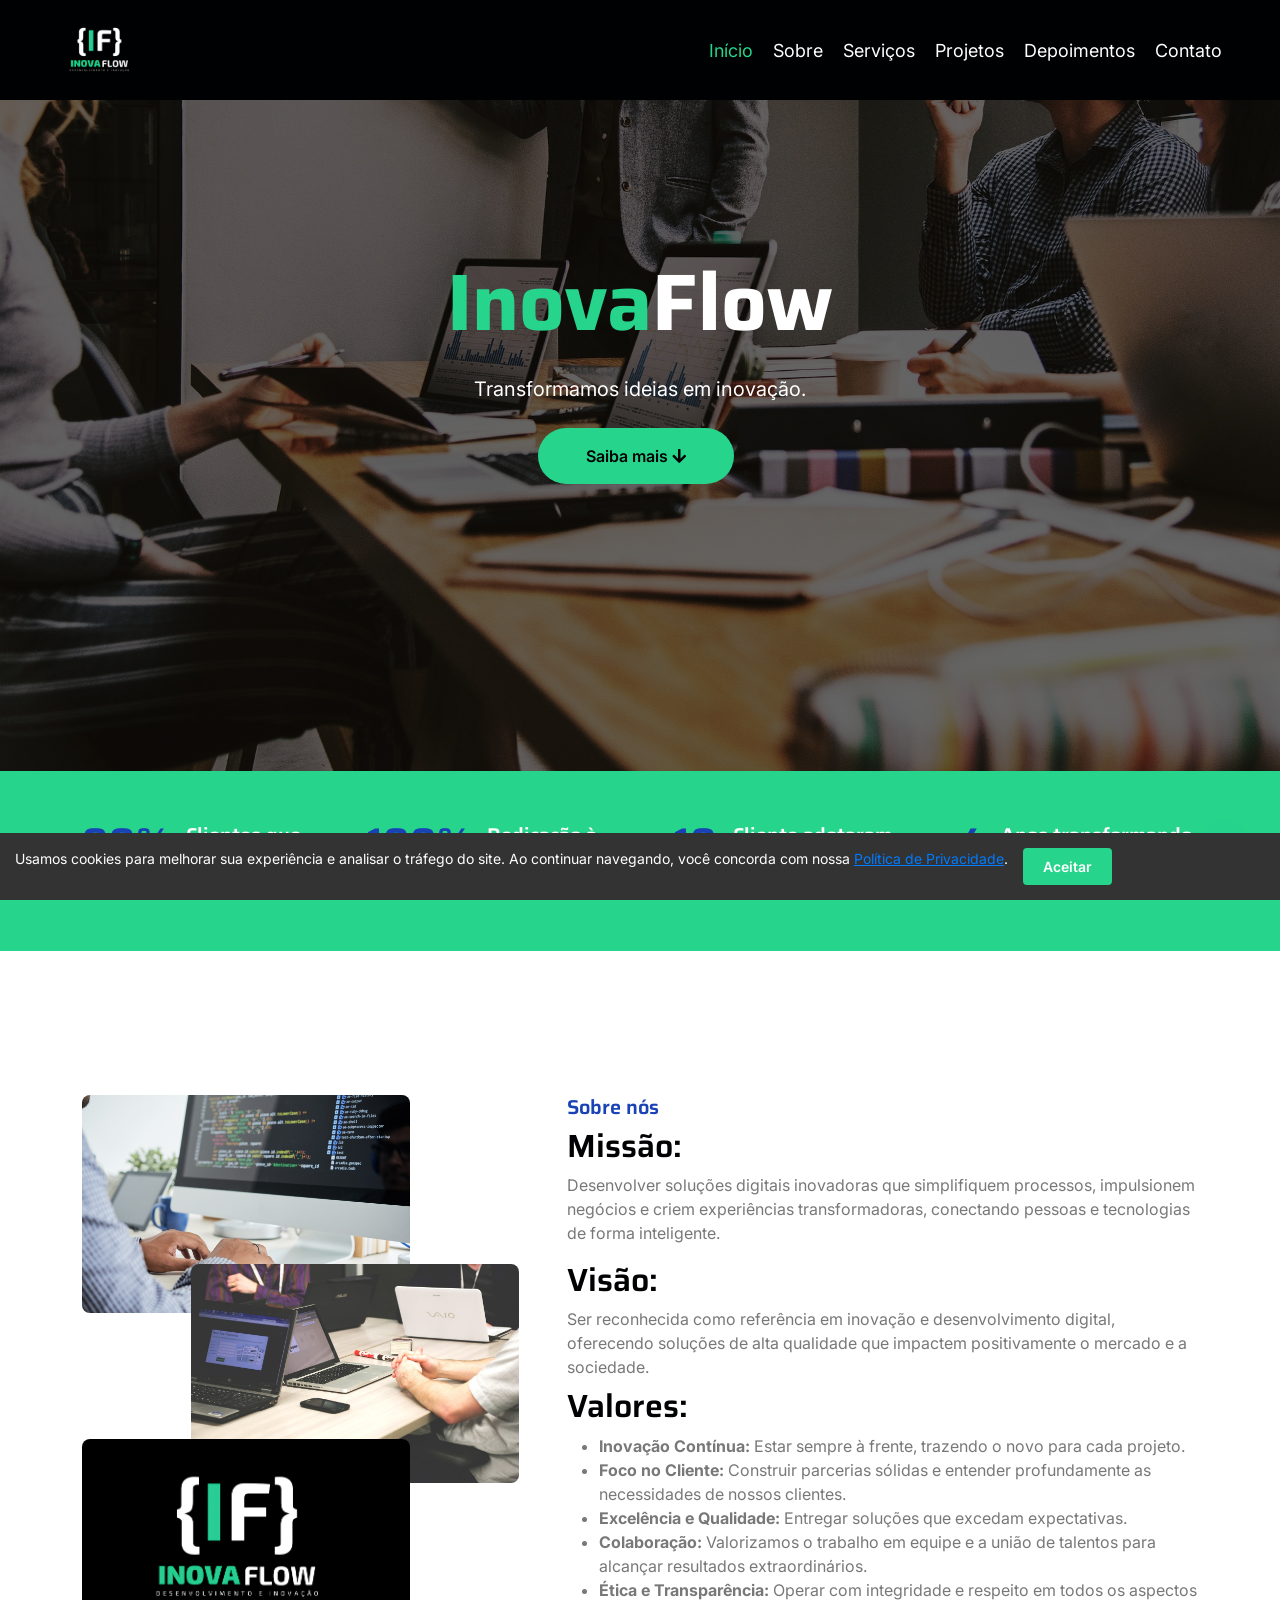
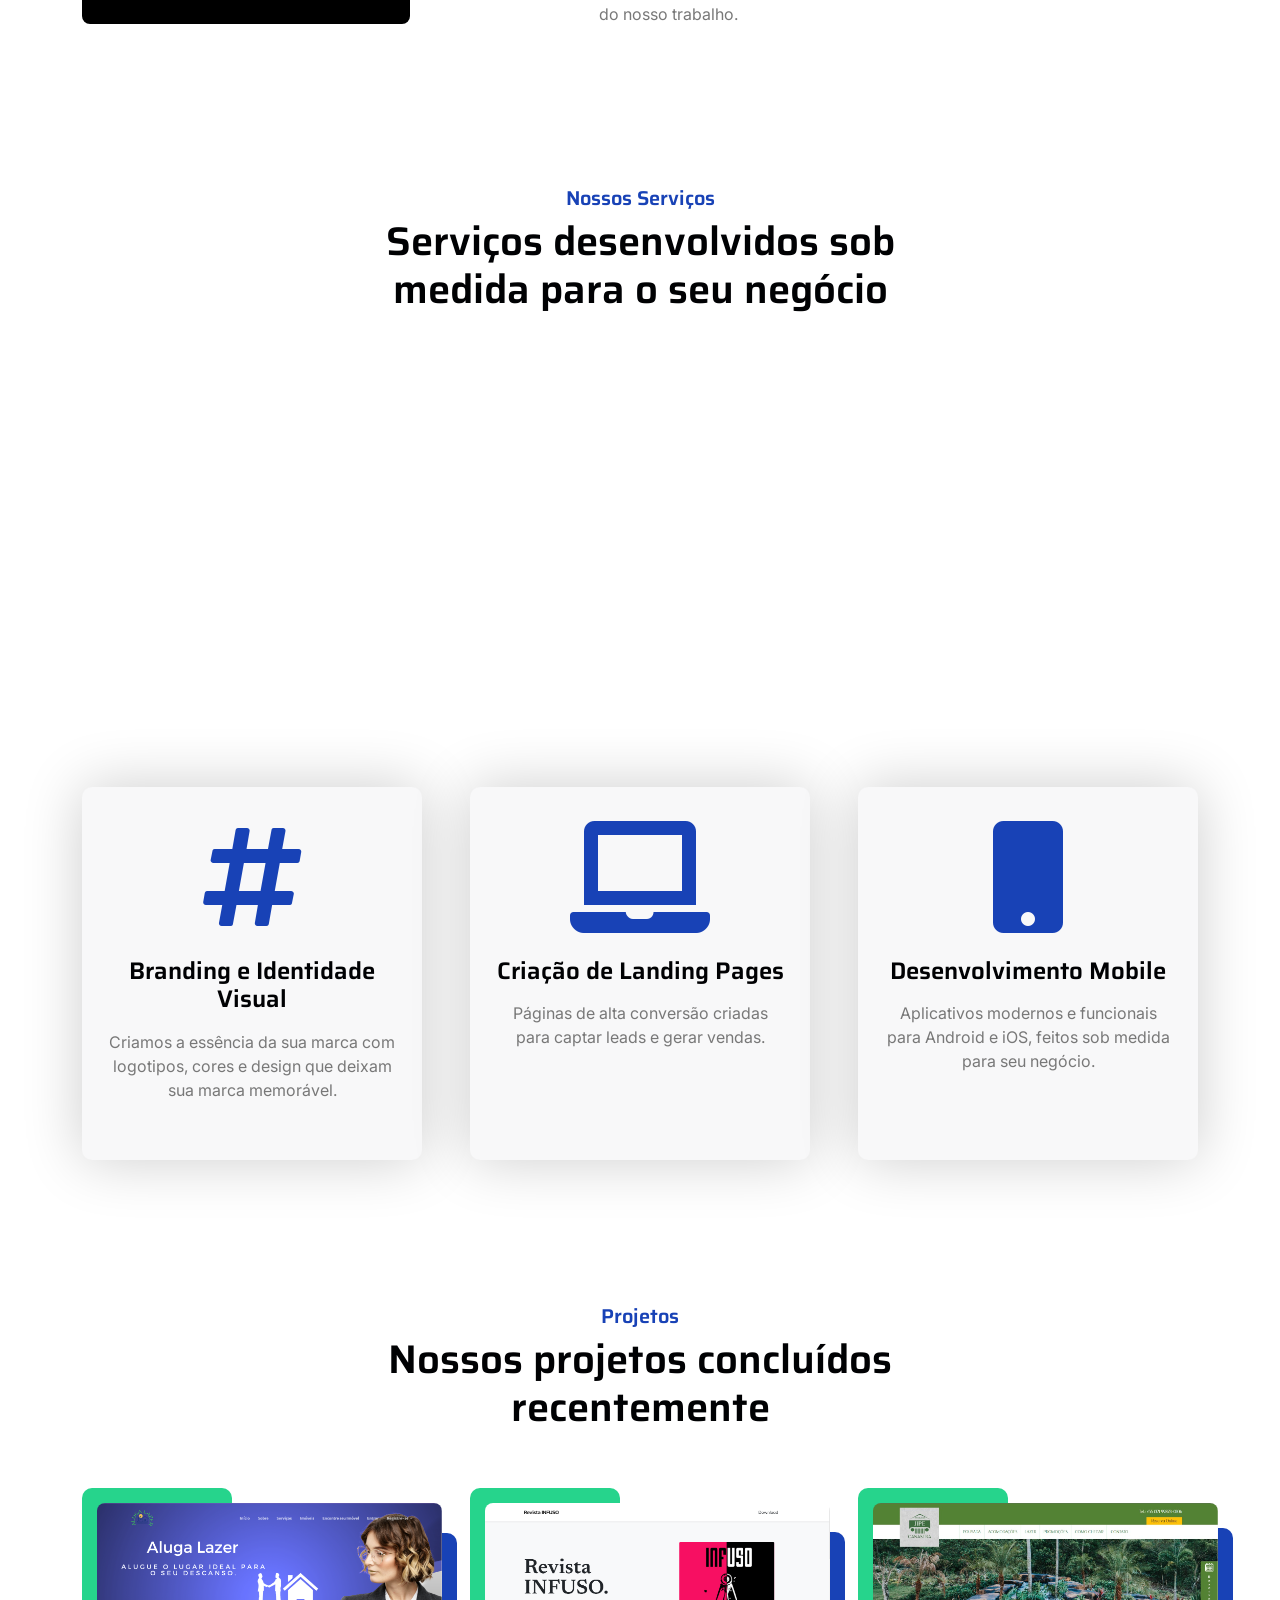
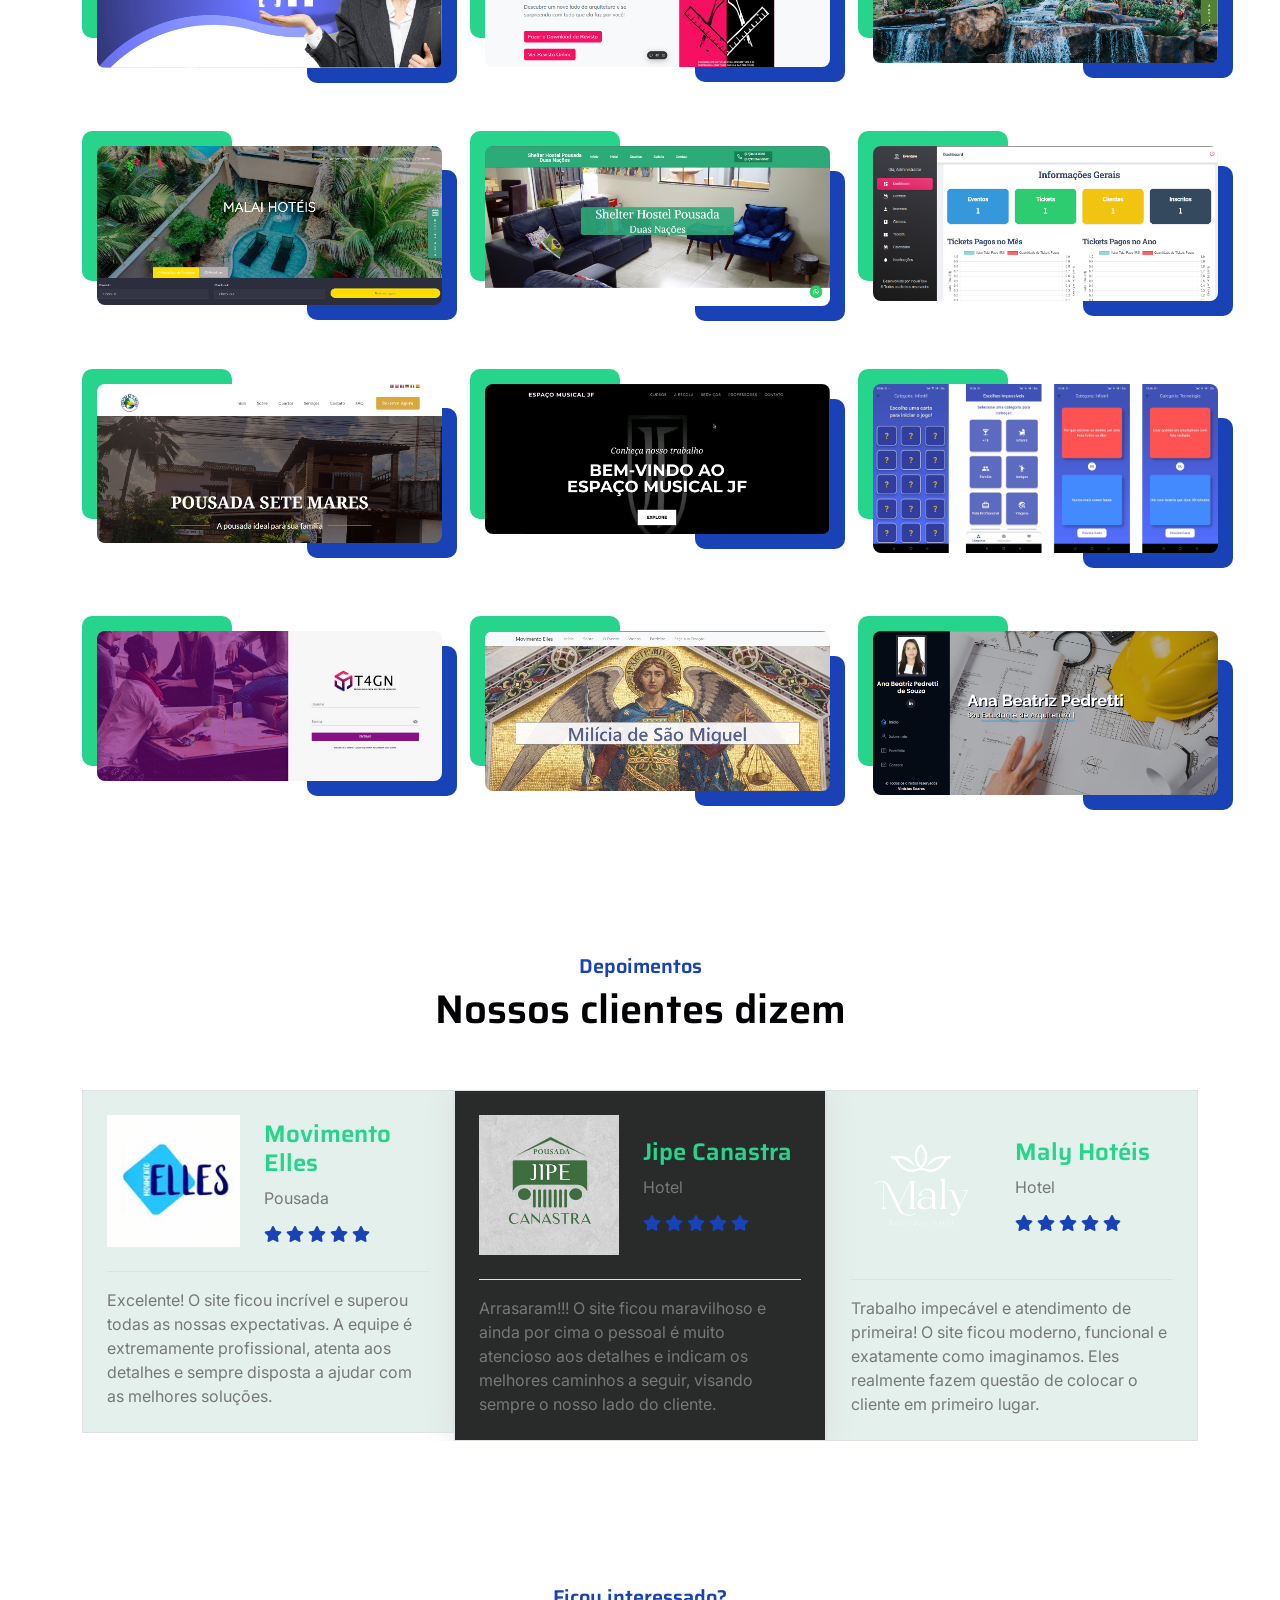
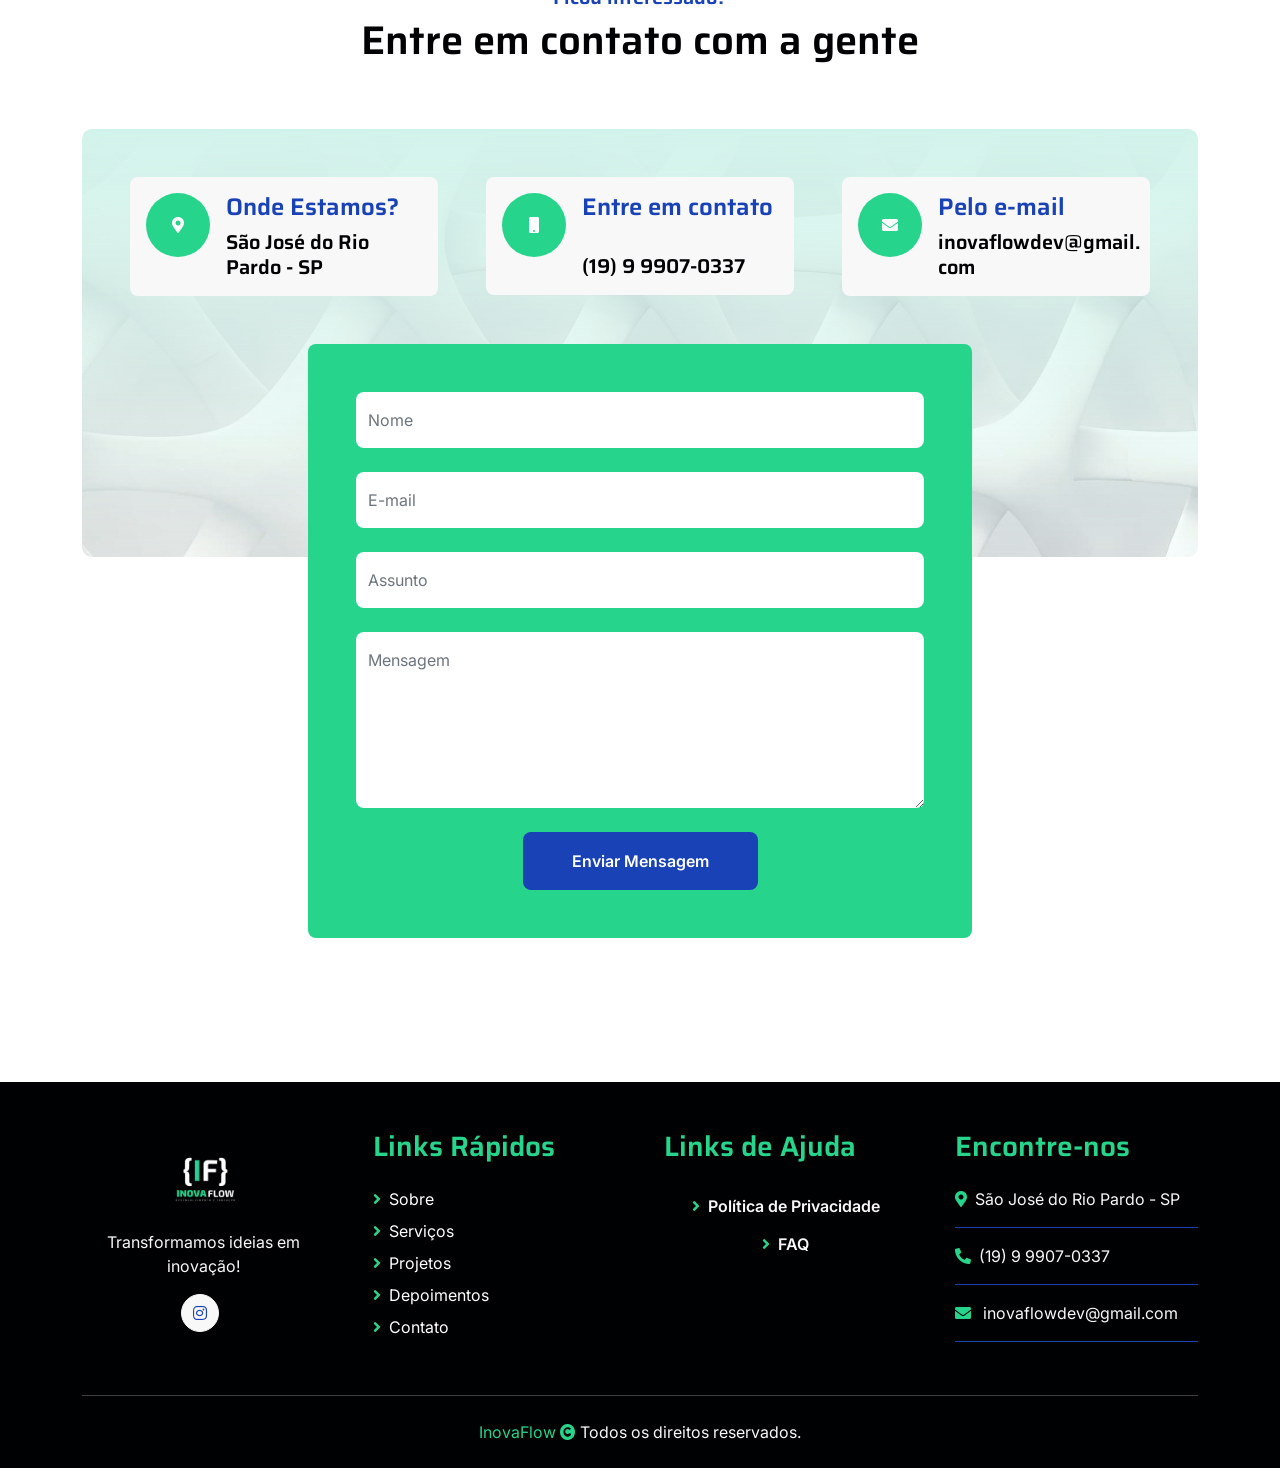
==== index.html @ a7444525 "subindo site inovaflow" ====
<!DOCTYPE html>
<html lang="en">

    <head>
        <meta charset="utf-8">
        <title>InovaFlow - Tecnologia e Inovação</title>
        <meta content="width=device-width, initial-scale=1.0" name="viewport">
        <meta content="" name="keywords">
        <meta content="" name="description">

        <!-- Google Web Fonts -->
        <link rel="preconnect" href="https://fonts.googleapis.com">
        <link rel="preconnect" href="https://fonts.gstatic.com" crossorigin>
        <link href="https://fonts.googleapis.com/css2?family=Inter:wght@400;500;600&family=Saira:wght@500;600;700&display=swap" rel="stylesheet"> 
        <link rel="shortcut icon" href="images/inovaflowdev_white.png" type="image/x-icon">
        <!-- Icon Font Stylesheet -->
        <link href="https://cdnjs.cloudflare.com/ajax/libs/font-awesome/5.10.0/css/all.min.css" rel="stylesheet">
        <link href="https://cdn.jsdelivr.net/npm/bootstrap-icons@1.4.1/font/bootstrap-icons.css" rel="stylesheet">

        <!-- Libraries Stylesheet -->
        <link href="lib/animate/animate.min.css" rel="stylesheet">
        <link href="lib/owlcarousel/assets/owl.carousel.min.css" rel="stylesheet">

        <!-- Customized Bootstrap Stylesheet -->
        <link href="css/bootstrap.min.css" rel="stylesheet">

        <!-- Template Stylesheet -->
        <link href="css/style.css" rel="stylesheet">
    </head>

    <body>
        <!-- Spinner Start -->
        <div id="spinner" class="show position-fixed translate-middle w-100 vh-100 top-50 start-50 d-flex align-items-center justify-content-center">
            <div class="spinner-grow text-primary" role="status"></div>
        </div>
        <!-- Spinner End -->

        <!-- Topbar Start -->
        <!-- <div class="container-fluid bg-dark py-2 d-none d-md-flex">
            <div class="container">
                <div class="d-flex justify-content-between topbar">
                    <div class="top-info">
                        <small class="me-3 text-white-50"><a href="#"><i class="fas fa-map-marker-alt me-2 text-secondary"></i></a>23 Ranking Street, New York</small>
                        <small class="me-3 text-white-50"><a href="#"><i class="fas fa-envelope me-2 text-secondary"></i></a>Email@Example.com</small>
                    </div>
                    <div id="note" class="text-secondary d-none d-xl-flex"><small>Note : We help you to Grow your Business</small></div>
                    <div class="top-link">
                        <a href="" class="bg-light nav-fill btn btn-sm-square rounded-circle"><i class="fab fa-facebook-f text-primary"></i></a>
                        <a href="" class="bg-light nav-fill btn btn-sm-square rounded-circle"><i class="fab fa-twitter text-primary"></i></a>
                        <a href="" class="bg-light nav-fill btn btn-sm-square rounded-circle"><i class="fab fa-instagram text-primary"></i></a>
                        <a href="" class="bg-light nav-fill btn btn-sm-square rounded-circle me-0"><i class="fab fa-linkedin-in text-primary"></i></a>
                    </div>
                </div>
            </div>
        </div> -->
        <!-- Topbar End -->

        <!-- Navbar Start -->
        <div class="container-fluid">
            <div class="container">
                <nav class="navbar navbar-dark fixed-top navbar-expand-lg bg-dark py-0 px-5">
                    <a href="index.html" class="">
                        <img src="images/inovaflowdev_white.png" width="100px" class="img-fluid" alt="">
                    </a>
                    <button type="button" class="navbar-toggler me-0" data-bs-toggle="collapse" data-bs-target="#navbarCollapse">
                        <span class="navbar-toggler-icon"></span>
                    </button>
                    <div class="collapse navbar-collapse bg-transparent" id="navbarCollapse">
                        <div class="navbar-nav ms-auto">
                            <a href="#home" class="nav-item nav-link active">Início</a>
                            <a href="#about" class="nav-item nav-link">Sobre</a>
                            <a href="#services" class="nav-item nav-link">Serviços</a>
                            <a href="#projects" class="nav-item nav-link">Projetos</a>
                            <a href="#testimonials" class="nav-item nav-link">Depoimentos</a>
                            <a href="#contact" class="nav-item nav-link">Contato</a>
                        </div>                        
                    </div>                   
                </nav>
            </div>
        </div>
        <!-- Navbar End -->

        <!-- Carousel Start -->
        <section class="container-fluid px-0" id="home">
            <div id="carouselId" class="carousel slide" data-bs-ride="carousel">
                <!-- <ol class="carousel-indicators">
                    <li data-bs-target="#carouselId" data-bs-slide-to="0" class="active" aria-current="true" aria-label="First slide"></li>
                </ol> -->
                <div class="carousel-inner" role="listbox">
                    <div class="carousel-item active">
                        <img src="images/banner.jpg" class="img-fluid" alt="">
                        <div class="carousel-caption">
                            <div class="container carousel-content">
                                <h6 class="text-secondary h4 animated fadeInUp"></h6>
                                <h1 class="text-white display-1 mb-4 animated fadeInRight"><span class="text-secondary">Inova</span>Flow</h1>
                                <p class="mb-4 text-white fs-5 animated fadeInDown">Transformamos ideias em inovação.</p>
                                <a href="#about" class="me-2"><button type="button" class="px-4 py-sm-3 px-sm-5 btn btn-primary rounded-pill carousel-content-btn1 animated fadeInLeft">Saiba mais <i class="fa fa-arrow-down"></i></button></a>
                            </div>
                        </div>
                    </div>
                </div>
                <!-- <button class="carousel-control-prev" type="button" data-bs-target="#carouselId" data-bs-slide="prev">
                    <span class="carousel-control-prev-icon" aria-hidden="true"></span>
                    <span class="visually-hidden">Previous</span>
                </button>
                <button class="carousel-control-next" type="button" data-bs-target="#carouselId" data-bs-slide="next">
                    <span class="carousel-control-next-icon" aria-hidden="true"></span>
                    <span class="visually-hidden">Next</span>
                </button> -->
            </div>
            <!-- Fact Start -->
            <section class="container-fluid bg-secondary py-5">
                <div class="container">
                    <div class="row">
                        <div class="col-lg-3 wow fadeIn" data-wow-delay=".1s">
                            <div class="d-flex counter">
                                <h1 class="me-3 text-primary"><span class="counter-value">99</span>%</h1>
                                <h5 class="text-white mt-1">Clientes que recomendam nossos serviços</h5>
                            </div>
                        </div>
                        <div class="col-lg-3 wow fadeIn" data-wow-delay=".3s">
                            <div class="d-flex counter">
                                <h1 class="me-3 text-primary"><span class="counter-value">100</span>%</h1>
                                <h5 class="text-white mt-1">Dedicação à qualidade e tecnologia.</h5>
                            </div>
                        </div>
                        <div class="col-lg-3 wow fadeIn" data-wow-delay=".5s">
                            <div class="d-flex counter">
                                <h1 class="me-3 text-primary">+<span class="counter-value">10</span></h1>
                                <h5 class="text-white mt-1">Cliente adotaram soluções InovaFlow</h5>
                            </div>
                        </div>
                        <div class="col-lg-3 wow fadeIn" data-wow-delay=".7s">
                            <div class="d-flex counter">
                                <h1 class="me-3 text-primary">+<span class="counter-value">4</span></h1>
                                <h5 class="text-white mt-1">Anos transformando ideias em inovação.</h5>
                            </div>
                        </div>
                    </div>
                </div>
            </section>
            <!-- Fact End -->
        </section>
        <!-- Carousel End -->

        <!-- About Start -->
        <section class="container-fluid py-5 my-5" id="about">
            <div class="container pt-5">
                <div class="row g-5">
                    <div class="col-lg-5 col-md-6 col-sm-12 wow fadeIn" data-wow-delay=".3s">
                        <div class="h-100 position-relative">
                            <img src="images/escritorio_3.jpg" class="img-fluid w-75 rounded" alt="" style="margin-bottom: 25%;">
                            <div class="position-absolute w-75" style="top: 31%; left: 25%;">
                                <img src="images/escritorio.jpg" class="img-fluid w-100 rounded" alt="">
                            </div>
                            <div class="position-absolute" style="top: 63%; left: 0%;">
                                <img src="images/banner_inovaflow.png" class="img-fluid w-75 rounded" alt="" style="margin-bottom: 25%;">
                            </div>
                        </div>
                    </div>
                    <div class="col-lg-7 col-md-7 col-sm-12 wow fadeIn" data-wow-delay=".5s">
                        <h5 class="text-primary">Sobre nós</h5>
                        <h2 class="">Missão:</h2>
                        <p>Desenvolver soluções digitais inovadoras que simplifiquem processos, impulsionem negócios e criem experiências transformadoras, conectando pessoas e tecnologias de forma inteligente.</p>
                        <h2 class="">Visão:</h2>
                        <p class="mb-2">Ser reconhecida como referência em inovação e desenvolvimento digital, oferecendo soluções de alta qualidade que impactem positivamente o mercado e a sociedade.</p>
                        <h2 class="">Valores:</h2>
                        <span class="mb-2">
                            <ul>
                                <li>
                                    <b>Inovação Contínua:</b> Estar sempre à frente, trazendo o novo para cada projeto.
                                </li>
                                <li>
                                    <b>Foco no Cliente:</b> Construir parcerias sólidas e entender profundamente as necessidades de nossos clientes.
                                </li>
                                <li>
                                    <b>Excelência e Qualidade:</b> Entregar soluções que excedam expectativas.
                                </li>
                                <li>
                                    <b>Colaboração:</b> Valorizamos o trabalho em equipe e a união de talentos para alcançar resultados extraordinários.
                                </li>    
                                <li>
                                    <b>Ética e Transparência:</b> Operar com integridade e respeito em todos os aspectos do nosso trabalho.
                                </li>                               
                            </ul>
                        </p>
                    </div>
                </div>
            </div>
        </section>
        <!-- About End -->

        <!-- Services Start -->
        <section class="container-fluid services py-5 mb-5" id="services">
            <div class="container">
                <div class="text-center mx-auto pb-5 wow fadeIn" data-wow-delay=".3s" style="max-width: 600px;">
                    <h5 class="text-primary">Nossos Serviços</h5>
                    <h1>Serviços desenvolvidos sob medida para o seu negócio</h1>
                </div>
                <div class="row g-5 services-inner">
                    <div class="col-md-6 col-lg-4 wow fadeIn" data-wow-delay=".3s">
                        <div class="services-item bg-light">
                            <div class="p-4 text-center services-content">
                                <div class="services-content-icon">
                                    <i class="fa fa-code fa-7x mb-4 text-primary"></i>
                                    <h4 class="mb-3">Web Design Moderno</h4>
                                    <p class="mb-4">Criamos sites responsivos, atraentes e funcionais, projetados para destacar sua marca e oferecer a melhor experiência ao usuário.</p>
                                </div>
                            </div>
                        </div>
                    </div>
                    <div class="col-md-6 col-lg-4 wow fadeIn" data-wow-delay=".5s">
                        <div class="services-item bg-light">
                            <div class="p-4 text-center services-content">
                                <div class="services-content-icon">
                                    <i class="fa fa-file-code fa-7x mb-4 text-primary"></i>
                                    <h4 class="mb-3">Desenvolvimento Web</h4>
                                    <p class="mb-4">Soluções sob medida, responsivas e eficientes para transformar sua presença online e impulsionar seus resultados.</p>
                                </div>
                            </div>
                        </div>
                    </div>
                    <div class="col-md-6 col-lg-4 wow fadeIn" data-wow-delay=".7s">
                        <div class="services-item bg-light">
                            <div class="p-4 text-center services-content">
                                <div class="services-content-icon">
                                    <i class="fa fa-external-link-alt fa-7x mb-4 text-primary"></i>
                                    <h4 class="mb-3">UI/UX Design</h4>
                                    <p class="mb-4">Designs intuitivos e focados no usuário, criando experiências incríveis que conectam pessoas e marcas.</p>
                                </div>
                            </div>
                        </div>
                    </div>
                   
                    <div class="col-md-6 col-lg-4 wow fadeIn" data-wow-delay=".5s">
                        <div class="services-item bg-light">
                            <div class="p-4 text-center services-content">
                                <div class="services-content-icon">
                                    <i class="fa fa-hashtag fa-7x mb-4 text-primary"></i>
                                    <h4 class="mb-3">Branding e Identidade Visual</h4>
                                    <p class="mb-4">Criamos a essência da sua marca com logotipos, cores e design que deixam sua marca memorável.</p>
                                </div>
                            </div>
                        </div>
                    </div>
                    <div class="col-md-6 col-lg-4 wow fadeIn" data-wow-delay=".7s">
                        <div class="services-item bg-light">
                            <div class="p-4 text-center services-content">
                                <div class="services-content-icon">
                                    <i class="fas fa-laptop fa-7x mb-4 text-primary"></i>
                                    <h4 class="mb-3">Criação de Landing Pages</h4>
                                    <p class="mb-4">Páginas de alta conversão criadas para captar leads e gerar vendas.</p>
                                </div>
                            </div>
                        </div>
                    </div>
                    <div class="col-md-6 col-lg-4 wow fadeIn" data-wow-delay=".7s">
                        <div class="services-item bg-light">
                            <div class="p-4 text-center services-content">
                                <div class="services-content-icon">
                                    <i class="fas fa-mobile fa-7x mb-4 text-primary"></i>
                                    <h4 class="mb-3">Desenvolvimento Mobile</h4>
                                    <p class="mb-4">Aplicativos modernos e funcionais para Android e iOS, feitos sob medida para seu negócio.</p>
                                </div>
                            </div>
                        </div>
                    </div>
                </div>
            </div>
        </section>
        <!-- Services End -->


        <!-- Project Start -->
        <section class="container-fluid project py-5 mb-5" id="projects">
            <div class="container">
                <div class="text-center mx-auto pb-5 wow fadeIn" data-wow-delay=".3s" style="max-width: 600px;">
                    <h5 class="text-primary">Projetos</h5>
                    <h1>Nossos projetos concluídos recentemente</h1>
                </div>
                <div class="row g-5">
                    <div class="col-md-6 col-lg-4 wow fadeIn" data-wow-delay=".3s">
                        <div class="project-item">
                            <div class="project-img">
                                <img src="images/projects/aluga_lazer.png" class="img-fluid w-100 rounded" alt="">
                                <div class="project-content">
                                    <a href="#" class="text-center">
                                        <h4 class="text-secondary">Aluga Lazer</h4>
                                        <p class="m-0 text-white">Desenvolvimento de Website</p>
                                    </a>
                                </div>
                            </div>
                        </div>
                    </div>
                    <div class="col-md-6 col-lg-4 wow fadeIn" data-wow-delay=".5s">
                        <div class="project-item">
                            <div class="project-img">
                                <img src="images/projects/revista_infuso.png" class="img-fluid w-100 rounded" alt="">
                                <div class="project-content">
                                    <a href="https://revista-infuso.vercel.app/" target="_blank" class="text-center">
                                        <h4 class="text-secondary">Revista Infuso</h4>
                                        <p class="m-0 text-white">Desenvolvimento de Website</p>
                                    </a>
                                </div>
                            </div>
                        </div>
                    </div>
                    <div class="col-md-6 col-lg-4 wow fadeIn" data-wow-delay=".7s">
                        <div class="project-item">
                            <div class="project-img">
                                <img src="images/projects/pousada_jipe_canastra.jpg" class="img-fluid w-100 rounded" alt="">
                                <div class="project-content">
                                    <a href="https://jipecanastra.com.br/" target="_blank" class="text-center">
                                        <h4 class="text-secondary">Pousada Jipe Canastra</h4>
                                        <p class="m-0 text-white">Desenvolvimento de Website</p>
                                    </a>
                                </div>
                            </div>
                        </div>
                    </div>
                    <div class="col-md-6 col-lg-4 wow fadeIn" data-wow-delay=".3s">
                        <div class="project-item">
                            <div class="project-img">
                                <img src="images/projects/malai_beach.jpg" class="img-fluid w-100 rounded" alt="">
                                <div class="project-content">
                                    <a href="https://malyhoteis.com.br/" target="_blank" class="text-center">
                                        <h4 class="text-secondary">Maly Hotéis</h4>
                                        <p class="m-0 text-white">Desenvolvimento de Website</p>
                                    </a>
                                </div>
                            </div>
                        </div>
                    </div>
                    <div class="col-md-6 col-lg-4 wow fadeIn" data-wow-delay=".5s">
                        <div class="project-item">
                            <div class="project-img">
                                <img src="images/projects/shelter_hotel.jpg" class="img-fluid w-100 rounded" alt="">
                                <div class="project-content">
                                    <a href="#" class="text-center">
                                        <h4 class="text-secondary">Shelter Hostel e Pousada</h4>
                                        <p class="m-0 text-white">Desenvolvimento de Website</p>
                                    </a>
                                </div>
                            </div>
                        </div>
                    </div>
                    <div class="col-md-6 col-lg-4 wow fadeIn" data-wow-delay=".7s">
                        <div class="project-item">
                            <div class="project-img">
                                <img src="images/projects/eventure.png" class="img-fluid w-100 rounded" alt="">
                                <div class="project-content">
                                    <a href="#" class="text-center">
                                        <h4 class="text-secondary">Sistema de Eventos - Eventure</h4>
                                        <p class="m-0 text-white">Desenvolvimento de Sistemas Web</p>
                                    </a>
                                </div>
                            </div>
                        </div>
                    </div>
                    <div class="col-md-6 col-lg-4 wow fadeIn" data-wow-delay=".3s">
                        <div class="project-item">
                            <div class="project-img">
                                <img src="images/projects/pousada_sete_mares.jpg" class="img-fluid w-100 rounded" alt="">
                                <div class="project-content">
                                    <a href="#" class="text-center">
                                        <h4 class="text-secondary">Pousada Sete Mares</h4>
                                        <p class="m-0 text-white">Desenvolvimento de Website</p>
                                    </a>
                                </div>
                            </div>
                        </div>
                    </div>
                    <div class="col-md-6 col-lg-4 wow fadeIn" data-wow-delay=".5s">
                        <div class="project-item">
                            <div class="project-img">
                                <img src="images/projects/espacojf.jpeg" class="img-fluid w-100 rounded" alt="">
                                <div class="project-content">
                                    <a href="#" class="text-center">
                                        <h4 class="text-secondary">Escola Musical Espaço JF</h4>
                                        <p class="m-0 text-white">Desenvolvimento de Website</p>
                                    </a>
                                </div>
                            </div>
                        </div>
                    </div>
                    <div class="col-md-6 col-lg-4 wow fadeIn" data-wow-delay=".7s">
                        <div class="project-item">
                            <div class="project-img">
                                <img src="images/projects/escolhas_impossiveis.png" class="img-fluid w-100 rounded" alt="">
                                <div class="project-content">
                                    <a href="#" class="text-center">
                                        <h4 class="text-secondary">Escolhas Impossíveis</h4>
                                        <p class="m-0 text-white">Desenvolvimento Mobile</p>
                                    </a>
                                </div>
                            </div>
                        </div>
                    </div>
                    <div class="col-md-6 col-lg-4 wow fadeIn" data-wow-delay=".7s">
                        <div class="project-item">
                            <div class="project-img">
                                <img src="images/projects/t4gn.jpeg" class="img-fluid w-100 rounded" alt="">
                                <div class="project-content">
                                    <a href="#" class="text-center">
                                        <h4 class="text-secondary">Sistema T4GN</h4>
                                        <p class="m-0 text-white">Desenvolvimento Sistema Web</p>
                                    </a>
                                </div>
                            </div>
                        </div>
                    </div>
                    <div class="col-md-6 col-lg-4 wow fadeIn" data-wow-delay=".7s">
                        <div class="project-item">
                            <div class="project-img">
                                <img src="images/projects/movimento_elles.jpg" class="img-fluid w-100 rounded" alt="">
                                <div class="project-content">
                                    <a href="#" class="text-center">
                                        <h4 class="text-secondary">Movimento Elles</h4>
                                        <p class="m-0 text-white">Desenvolvimento de Website</p>
                                    </a>
                                </div>
                            </div>
                        </div>
                    </div>
                    <div class="col-md-6 col-lg-4 wow fadeIn" data-wow-delay=".7s">
                        <div class="project-item">
                            <div class="project-img">
                                <img src="images/projects/portfolio-arq.png" class="img-fluid w-100 rounded" alt="">
                                <div class="project-content">
                                    <a href="https://portifolio-arquitetura.vercel.app/" target="_blank" class="text-center">
                                        <h4 class="text-secondary">Portifólio Arquitetura</h4>
                                        <p class="m-0 text-white">Desenvolvimento de Website</p>
                                    </a>
                                </div>
                            </div>
                        </div>
                    </div>
                </div>
            </div>
        </section>
        <!-- Project End -->

        <!-- Team Start -->
        <!-- <div class="container-fluid py-5 mb-5 team">
            <div class="container">
                <div class="text-center mx-auto pb-5 wow fadeIn" data-wow-delay=".3s" style="max-width: 600px;">
                    <h5 class="text-primary">Our Team</h5>
                    <h1>Meet our expert Team</h1>
                </div>
                <div class="owl-carousel team-carousel wow fadeIn" data-wow-delay=".5s">
                    <div class="rounded team-item">
                        <div class="team-content">
                            <div class="team-img-icon">
                                <div class="team-img rounded-circle">
                                    <img src="img/team-1.jpg" class="img-fluid w-100 rounded-circle" alt="">
                                </div>
                                <div class="team-name text-center py-3">
                                    <h4 class="">Full Name</h4>
                                    <p class="m-0">Designation</p>
                                </div>
                                <div class="team-icon d-flex justify-content-center pb-4">
                                    <a class="btn btn-square btn-secondary text-white rounded-circle m-1" href=""><i class="fab fa-facebook-f"></i></a>
                                    <a class="btn btn-square btn-secondary text-white rounded-circle m-1" href=""><i class="fab fa-twitter"></i></a>
                                    <a class="btn btn-square btn-secondary text-white rounded-circle m-1" href=""><i class="fab fa-instagram"></i></a>
                                    <a class="btn btn-square btn-secondary text-white rounded-circle m-1" href=""><i class="fab fa-linkedin-in"></i></a>
                                </div>
                            </div>
                        </div>
                    </div>
                    <div class="rounded team-item">
                        <div class="team-content">
                            <div class="team-img-icon">
                                <div class="team-img rounded-circle">
                                    <img src="img/team-2.jpg" class="img-fluid w-100 rounded-circle" alt="">
                                </div>
                                <div class="team-name text-center py-3">
                                    <h4 class="">Full Name</h4>
                                    <p class="m-0">Designation</p>
                                </div>
                                <div class="team-icon d-flex justify-content-center pb-4">
                                    <a class="btn btn-square btn-secondary text-white rounded-circle m-1" href=""><i class="fab fa-facebook-f"></i></a>
                                    <a class="btn btn-square btn-secondary text-white rounded-circle m-1" href=""><i class="fab fa-twitter"></i></a>
                                    <a class="btn btn-square btn-secondary text-white rounded-circle m-1" href=""><i class="fab fa-instagram"></i></a>
                                    <a class="btn btn-square btn-secondary text-white rounded-circle m-1" href=""><i class="fab fa-linkedin-in"></i></a>
                                </div>
                            </div>
                        </div>
                    </div>
                    <div class="rounded team-item">
                        <div class="team-content">
                            <div class="team-img-icon">
                                <div class="team-img rounded-circle">
                                    <img src="img/team-3.jpg" class="img-fluid w-100 rounded-circle" alt="">
                                </div>
                                <div class="team-name text-center py-3">
                                    <h4 class="">Full Name</h4>
                                    <p class="m-0">Designation</p>
                                </div>
                                <div class="team-icon d-flex justify-content-center pb-4">
                                    <a class="btn btn-square btn-secondary text-white rounded-circle m-1" href=""><i class="fab fa-facebook-f"></i></a>
                                    <a class="btn btn-square btn-secondary text-white rounded-circle m-1" href=""><i class="fab fa-twitter"></i></a>
                                    <a class="btn btn-square btn-secondary text-white rounded-circle m-1" href=""><i class="fab fa-instagram"></i></a>
                                    <a class="btn btn-square btn-secondary text-white rounded-circle m-1" href=""><i class="fab fa-linkedin-in"></i></a>
                                </div>
                            </div>
                        </div>
                    </div>
                    <div class="rounded team-item">
                        <div class="team-content">
                            <div class="team-img-icon">
                                <div class="team-img rounded-circle">
                                    <img src="img/team-4.jpg" class="img-fluid w-100 rounded-circle" alt="">
                                </div>
                                <div class="team-name text-center py-3">
                                    <h4 class="">Full Name</h4>
                                    <p class="m-0">Designation</p>
                                </div>
                                <div class="team-icon d-flex justify-content-center pb-4">
                                    <a class="btn btn-square btn-secondary text-white rounded-circle m-1" href=""><i class="fab fa-facebook-f"></i></a>
                                    <a class="btn btn-square btn-secondary text-white rounded-circle m-1" href=""><i class="fab fa-twitter"></i></a>
                                    <a class="btn btn-square btn-secondary text-white rounded-circle m-1" href=""><i class="fab fa-instagram"></i></a>
                                    <a class="btn btn-square btn-secondary text-white rounded-circle m-1" href=""><i class="fab fa-linkedin-in"></i></a>
                                </div>
                            </div>
                        </div>
                    </div>
                </div>
            </div>
        </div> -->
        <!-- Team End -->

        <!-- Testimonial Start -->
        <section class="container-fluid testimonial py-5 mb-5" id="testimonials">
            <div class="container">
                <div class="text-center mx-auto pb-5 wow fadeIn" data-wow-delay=".3s" style="max-width: 600px;">
                    <h5 class="text-primary">Depoimentos</h5>
                    <h1>Nossos clientes dizem</h1>
                </div>
                <div class="owl-carousel testimonial-carousel wow fadeIn" data-wow-delay=".5s">
                    <div class="testimonial-item border p-4">
                        <div class="d-flex align-items-center">
                            <div class="">
                                <img src="images/clients/logo_jipe.jpg" alt="">
                            </div>
                            <div class="ms-4">
                                <h4 class="text-secondary">Jipe Canastra</h4>
                                <p class="m-0 pb-3">Hotel</p>
                                <div class="d-flex pe-5">
                                    <i class="fas fa-star me-1 text-primary"></i>
                                    <i class="fas fa-star me-1 text-primary"></i>
                                    <i class="fas fa-star me-1 text-primary"></i>
                                    <i class="fas fa-star me-1 text-primary"></i>
                                    <i class="fas fa-star me-1 text-primary"></i>
                                </div>
                            </div>
                        </div>
                        <div class="border-top mt-4 pt-3">
                            <p class="mb-0">
                                Arrasaram!!! O site ficou maravilhoso e ainda por cima o pessoal é 
                                muito atencioso aos detalhes e indicam os melhores caminhos a seguir, 
                                visando sempre o nosso lado do cliente.
                            </p>
                        </div>
                    </div>
                    <div class="testimonial-item border p-4">
                        <div class=" d-flex align-items-center">
                            <div class="">
                                <img src="images/clients/logo-maly.png" alt="">
                            </div>
                            <div class="ms-4">
                                <h4 class="text-secondary">Maly Hotéis</h4>
                                <p class="m-0 pb-3">Hotel</p>
                                <div class="d-flex pe-5">
                                    <i class="fas fa-star me-1 text-primary"></i>
                                    <i class="fas fa-star me-1 text-primary"></i>
                                    <i class="fas fa-star me-1 text-primary"></i>
                                    <i class="fas fa-star me-1 text-primary"></i>
                                    <i class="fas fa-star me-1 text-primary"></i>
                                </div>
                            </div>
                        </div>
                        <div class="border-top mt-4 pt-3">
                            <p class="mb-0">
                                Trabalho impecável e atendimento de primeira! O site 
                                ficou moderno, funcional e exatamente como imaginamos. 
                                Eles realmente fazem questão de colocar o cliente em 
                                primeiro lugar.    
                            </p>
                        </div>
                    </div>
                    <div class="testimonial-item border p-4">
                        <div class=" d-flex align-items-center">
                            <div class="">
                                <img src="images/clients/movimento_elles.jpg" alt="">
                            </div>
                            <div class="ms-4">
                                <h4 class="text-secondary">Movimento Elles</h4>
                                <p class="m-0 pb-3">Pousada</p>
                                <div class="d-flex pe-5">
                                    <i class="fas fa-star me-1 text-primary"></i>
                                    <i class="fas fa-star me-1 text-primary"></i>
                                    <i class="fas fa-star me-1 text-primary"></i>
                                    <i class="fas fa-star me-1 text-primary"></i>
                                    <i class="fas fa-star me-1 text-primary"></i>
                                </div>
                            </div>
                        </div>
                        <div class="border-top mt-4 pt-3">
                            <p class="mb-0">
                                Excelente! O site ficou incrível e superou todas as nossas expectativas. A equipe é extremamente profissional, atenta aos detalhes e sempre disposta a ajudar com as melhores soluções.
                            </p>
                        </div>
                    </div>
                </div>
            </div>
        </section>
        <!-- Testimonial End -->

        <!-- Contact Start -->
        <section class="container-fluid py-5 mb-5" id="contact">
            <div class="container">
                <div class="text-center mx-auto pb-5 wow fadeIn" data-wow-delay=".3s" style="max-width: 600px;">
                    <h5 class="text-primary">Ficou interessado?</h5>
                    <h1 class="mb-3">Entre em contato com a gente</h1>
                </div>
                <div class="contact-detail position-relative p-5">
                    <div class="row g-5 mb-5 justify-content-center">
                        <div class="col-xl-4 col-lg-6 wow fadeIn" data-wow-delay=".3s">
                            <div class="d-flex bg-light p-3 rounded">
                                <div class="flex-shrink-0 btn-square bg-secondary rounded-circle" style="width: 64px; height: 64px;">
                                    <i class="fas fa-map-marker-alt text-white"></i>
                                </div>
                                <div class="ms-3">
                                    <h4 class="text-primary">Onde Estamos?</h4>
                                    <a href="#" target="_blank" class="h5">São José do Rio Pardo - SP</a>
                                </div>
                            </div>
                        </div>
                        <div class="col-xl-4 col-lg-6 wow fadeIn" data-wow-delay=".5s">
                            <div class="d-flex bg-light p-3 rounded">
                                <div class="flex-shrink-0 btn-square bg-secondary rounded-circle" style="width: 64px; height: 64px;">
                                    <i class="fa fa-mobile text-white"></i>
                                </div>
                                <div class="ms-3">
                                    <h4 class="text-primary">Entre em contato</h4>
                                    <br>
                                    <a class="h5 text-center" href="https://wa.me/5519999070337?text=Ol%C3%A1%2C%20vim%20pelo%20site%20InovaFlow%2C%20gostaria%20de%20um%20or%C3%A7amento." target="_blank">(19) 9 9907-0337</a>
                                </div>
                            </div>
                        </div>
                        <div class="col-xl-4 col-lg-6 wow fadeIn" data-wow-delay=".7s">
                            <div class="d-flex bg-light p-3 rounded">
                                <div class="flex-shrink-0 btn-square bg-secondary rounded-circle" style="width: 64px; height: 64px;">
                                    <i class="fa fa-envelope text-white"></i>
                                </div>
                                <div class="ms-3">
                                    <h4 class="text-primary">Pelo e-mail</h4>
                                    <a class="h5" href="mailto:inovaflowdev@gmail.com" target="_blank">inovaflowdev@gmail.<br>com</a>
                                </div>
                            </div>
                        </div>
                    </div>
                    <div class="row g-5">
                        <div class="col-lg-8 offset-2 wow fadeIn" data-wow-delay=".5s">
                            <form class="p-5 rounded contact-form" id="contact-form">
                                <div class="mb-4">
                                    <input type="text" id="name" name="name" class="form-control border-0 py-3" placeholder="Nome">
                                </div>
                                <div class="mb-4">
                                    <input type="email" id="email" name="email" class="form-control border-0 py-3" placeholder="E-mail">
                                </div>
                                <div class="mb-4">
                                    <input type="text" id="subject" name="subject" class="form-control border-0 py-3" placeholder="Assunto">
                                </div>
                                <div class="mb-4">
                                    <textarea class="w-100 form-control border-0 py-3" id="message" name="message" rows="6" cols="10" placeholder="Mensagem"></textarea>
                                </div>
                                <div class="text-center">
                                    <button class="btn bg-primary text-white py-3 px-5" type="submit">Enviar Mensagem</button>
                                </div>
                            </div>
                        </div>
                    </div>
                </div>
            </div> 
        </section>
        <!-- Contact End -->

        <!-- Footer Start -->
        <div class="container-fluid footer bg-dark wow fadeIn" data-wow-delay=".3s">
            <div class="container pt-5 pb-4">
                <div class="row g-5">
                    <div class="col-lg-3 col-md-6 text-center">
                        <a href="index.html">
                            <img src="images/inovaflowdev_white.png" width="100px" class="img-fluid" alt="">
                        </a>
                        <p class="text-light">Transformamos ideias em inovação!</p>
                        <div class="d-flex justify-content-center hightech-link">
                            <a href="https://www.instagram.com/inovaflow.dev/" target="_blank" class="btn-light nav-fill btn btn-square rounded-circle me-2"><i class="fab fa-instagram text-primary"></i></a>
                        </div>
                    </div>
                    <div class="col-lg-3 col-md-6">
                        <a href="#" class="h3 text-secondary">Links Rápidos</a>
                        <div class="mt-4 d-flex flex-column short-link">
                            <a href="#about" class="mb-2 text-white"><i class="fas fa-angle-right text-secondary me-2"></i>Sobre</a>
                            <a href="#services" class="mb-2 text-white"><i class="fas fa-angle-right text-secondary me-2"></i>Serviços</a>
                            <a href="#projects" class="mb-2 text-white"><i class="fas fa-angle-right text-secondary me-2"></i>Projetos</a>
                            <a href="#testimonials" class="mb-2 text-white"><i class="fas fa-angle-right text-secondary me-2"></i>Depoimentos</a>
                            <a href="#contact" class="mb-2 text-white"><i class="fas fa-angle-right text-secondary me-2"></i>Contato</a>
                        </div>
                    </div>
                    <div class="col-lg-3 col-md-6">
                        <a href="#" class="h3 text-secondary">Links de Ajuda</a>
                        <div class="mt-4 d-flex flex-column help-link">
                            <a href="#" class="btn btn-link text-light" data-bs-toggle="modal" data-bs-target="#privacyPolicyModal"><i class="fas fa-angle-right text-secondary me-2"></i>Política de Privacidade</a>
                            <a href="#" class="btn btn-link text-light" data-bs-toggle="modal" data-bs-target="#faqModal"><i class="fas fa-angle-right text-secondary me-2"></i>FAQ</a>
                        </div>
                    </div>
                    <div class="col-lg-3 col-md-6">
                        <a href="#" class="h3 text-secondary">Encontre-nos</a>
                        <div class="text-white mt-4 d-flex flex-column contact-link">
                            <a href="#" class="pb-3 text-light border-bottom border-primary"><i class="fas fa-map-marker-alt text-secondary me-2"></i>São José do Rio Pardo - SP</a>
                            <a href="https://wa.me/5519999070337?text=Ol%C3%A1%2C%20vim%20pelo%20site%20InovaFlow%2C%20gostaria%20de%20um%20or%C3%A7amento." target="_blank" class="py-3 text-light border-bottom border-primary"><i class="fas fa-phone-alt text-secondary me-2"></i>(19) 9 9907-0337</a>
                            <a href="mailto:inovaflowdev@gmail.com" class="py-3 text-light border-bottom border-primary"><i class="fas fa-envelope text-secondary me-2"></i> inovaflowdev@gmail.com</a>
                        </div>
                    </div>
                </div>
                <hr class="text-light mt-5 mb-4">
                <div class="row">
                    <div class="col-md-12 text-center ">
                        <span class="text-light"><a href="#" class="text-secondary">
                            InovaFlow
                            <i class="fas fa-copyright text-secondary"></i>
                        </a>Todos os direitos reservados.</span>
                    </div>
                </div>
            </div>
        </div>
        <!-- Footer End -->

        <!-- Back to Top -->
        <a href="#" class="btn btn-secondary btn-square rounded-circle back-to-top"><i class="fa fa-arrow-up text-white"></i></a>

        <!-- Cookie Banner -->
        <div id="cookie-banner" class="cookie-banner">
            <p>
                Usamos cookies para melhorar sua experiência e analisar o tráfego do site. Ao continuar navegando, você concorda com nossa 
                <a href="#" data-bs-toggle="modal" data-bs-target="#privacyPolicyModal">Política de Privacidade</a>.
            </p>
            <button id="accept-cookies" class="btn btn-secondary text-white">Aceitar</button>
        </div>

        <!-- Política de Privacidade Modal -->
        <div class="modal fade" id="privacyPolicyModal" tabindex="-1" aria-labelledby="privacyPolicyLabel" aria-hidden="true">
            <div class="modal-dialog modal-lg">
                <div class="modal-content">
                    <div class="modal-header">
                        <h5 class="modal-title" id="privacyPolicyLabel">Política de Privacidade</h5>
                        <button type="button" class="btn-close" data-bs-dismiss="modal" aria-label="Close"></button>
                    </div>
                    <div class="modal-body">
                        <p>
                            Sua privacidade é importante para nós. Esta Política de Privacidade explica como coletamos, usamos e protegemos suas informações.
                        </p>
                        <h6>Coleta de Informações</h6>
                        <p>
                            Podemos coletar informações pessoais, como nome, e-mail e telefone, quando você preenche formulários em nosso site.
                        </p>
                        <h6>Uso das Informações</h6>
                        <p>
                            As informações coletadas são usadas para responder às suas solicitações, melhorar nossos serviços e personalizar sua experiência.
                        </p>
                        <h6>Proteção das Informações</h6>
                        <p>
                            Implementamos medidas de segurança para proteger suas informações contra acesso não autorizado.
                        </p>
                        <h6>Cookies</h6>
                        <p>
                            Usamos cookies para melhorar a funcionalidade do site e coletar dados estatísticos sobre o uso do site.
                        </p>
                        <h6>Contato</h6>
                        <p>
                            Se tiver dúvidas sobre nossa Política de Privacidade, entre em contato pelo e-mail: <a href="mailto:inovaflowdev@gmail.com">inovaflowdev@gmail.com</a>.
                        </p>
                    </div>
                    <div class="modal-footer">
                        <button type="button" class="btn btn-secondary" data-bs-dismiss="modal">Fechar</button>
                    </div>
                </div>
            </div>
        </div>

        <!-- FAQ Modal -->
        <div class="modal fade" id="faqModal" tabindex="-1" aria-labelledby="faqLabel" aria-hidden="true">
            <div class="modal-dialog modal-lg">
                <div class="modal-content">
                    <div class="modal-header">
                        <h5 class="modal-title" id="faqLabel">Perguntas Frequentes (FAQ)</h5>
                        <button type="button" class="btn-close" data-bs-dismiss="modal" aria-label="Close"></button>
                    </div>
                    <div class="modal-body">
                        <h6>1. Como posso entrar em contato com a InovaFlow?</h6>
                        <p>
                            Você pode nos contatar pelo e-mail <a href="mailto:inovaflowdev@gmail.com">inovaflowdev@gmail.com</a> ou pelo WhatsApp (19) 9 9907-0337.
                        </p>
                        <h6>2. Quais serviços a InovaFlow oferece?</h6>
                        <p>
                            Oferecemos serviços de Desenvolvimento Web, UI/UX Design, Marketing Digital, entre outros. Consulte nossa seção de serviços para mais detalhes.
                        </p>
                        <h6>3. Posso solicitar um orçamento personalizado?</h6>
                        <p>
                            Sim, basta entrar em contato conosco pelo formulário de contato ou pelo WhatsApp, e iremos analisar suas necessidades.
                        </p>
                        <h6>4. Como funciona o processo de desenvolvimento de projetos?</h6>
                        <p>
                            Trabalhamos em etapas claras: briefing, planejamento, desenvolvimento, testes e entrega. Mantemos comunicação constante durante o processo.
                        </p>
                        <h6>5. Meus dados estão seguros ao usar este site?</h6>
                        <p>
                            Sim, seguimos práticas rigorosas de proteção de dados, conforme nossa <a href="#" data-bs-toggle="modal" data-bs-target="#privacyPolicyModal">Política de Privacidade</a>.
                        </p>
                    </div>
                    <div class="modal-footer">
                        <button type="button" class="btn btn-secondary" data-bs-dismiss="modal">Fechar</button>
                    </div>
                </div>
            </div>
        </div>

        <!-- JavaScript Libraries -->
        <script src="https://ajax.googleapis.com/ajax/libs/jquery/3.6.4/jquery.min.js"></script>
        <script src="https://cdn.jsdelivr.net/npm/bootstrap@5.0.0/dist/js/bootstrap.bundle.min.js"></script>
        <script src="lib/wow/wow.min.js"></script>
        <script src="lib/easing/easing.min.js"></script>
        <script src="lib/waypoints/waypoints.min.js"></script>
        <script src="lib/owlcarousel/owl.carousel.min.js"></script>

        <!-- Template Javascript -->
        <script src="js/main.js"></script>

        <script>
            document.addEventListener("DOMContentLoaded", function () {
                // Seleciona todos os links do menu
                const navLinks = document.querySelectorAll(".navbar-nav .nav-link");
                const sections = document.querySelectorAll("section");
        
                // Função para verificar qual seção está visível
                const setActiveLink = () => {
                    let currentSection = "";
        
                    sections.forEach((section) => {
                        const sectionTop = section.offsetTop;
                        const sectionHeight = section.offsetHeight;
                        const scrollPosition = window.scrollY + 100; // Ajuste para evitar atrasos visuais
        
                        if (scrollPosition >= sectionTop && scrollPosition < sectionTop + sectionHeight) {
                            currentSection = section.getAttribute("id");
                        }
                    });
        
                    // Atualiza os links ativos
                    navLinks.forEach((link) => {
                        link.classList.remove("active");
                        if (link.getAttribute("href").includes(currentSection)) {
                            link.classList.add("active");
                        }
                    });
                };
        
                // Verifica a cada scroll
                window.addEventListener("scroll", setActiveLink);
            });

            document.addEventListener("DOMContentLoaded", function () {
                const cookieBanner = document.getElementById("cookie-banner");
                const acceptCookiesBtn = document.getElementById("accept-cookies");

                if (!localStorage.getItem("cookiesAccepted")) {
                    cookieBanner.style.display = "flex";
                }

                acceptCookiesBtn.addEventListener("click", function () {
                    localStorage.setItem("cookiesAccepted", "true");
                    cookieBanner.style.display = "none";
                });
            });

            document.getElementById('contact-form').addEventListener('submit', function(event) {
                event.preventDefault();

                const formData = {
                    name: document.getElementById('name').value,
                    email: document.getElementById('email').value,
                    subject: document.getElementById('subject').value,
                    message: document.getElementById('message').value
                };

                const scriptURL = 'https://script.google.com/macros/s/AKfycbyQuhhZNhYIHDp6pW4M9POZny7q1PLeTR_5fwIahVAhblMxwV736DrNGMgyxEe7FRKf/exec';

                fetch(scriptURL, {
                    method: 'POST',
                    body: JSON.stringify(formData),
                    headers: { 'Content-Type': 'application/json' },
                })
                .then(response => response.json())
                .then(data => {
                    if (data.success) {
                        alert(data.message);
                        document.getElementById('contact-form').reset();
                    } else {
                        alert('Erro ao enviar a mensagem.');
                    }
                })
                .catch(error => {
                    console.error('Erro:', error);
                    alert('Erro ao enviar a mensagem. Tente novamente.');
                });
            });

        </script>
    </body>
</html>
---- css/style.css ----
#cookie-banner {
    display: none; /* Oculta o banner por padrão */
    position: fixed;
    bottom: 0;
    left: 0;
    width: 100%;
    background-color: #333;
    color: #fff;
    padding: 15px;
    text-align: center;
    z-index: 9999;
}

.cookie-banner p {
    margin: 0;
    font-size: 14px;
}

.cookie-banner a {
    color: #007bff;
    text-decoration: underline;
}

.cookie-banner a:hover {
    text-decoration: none;
}

.cookie-banner button {
    margin-left: 15px;
    padding: 8px 20px;
    font-size: 14px;
    border: none;
    border-radius: 4px;
    cursor: pointer;
}

.cookie-banner .btn-primary {
    background-color: #007bff;
    color: #fff;
}

.cookie-banner .btn-primary:hover {
    background-color: #0056b3;
}


/*** Spinner Start ***/

#spinner {
    opacity: 0;
    visibility: hidden;
    transition: opacity .8s ease-out, visibility 0s linear .5s;
    z-index: 99999;
 }

 #spinner.show {
     transition: opacity .8s ease-out, visibility 0s linear .0s;
     visibility: visible;
     opacity: 1;
 }

/*** Spinner End ***/


/*** Button Start ***/
.btn {
    font-weight: 600;
    transition: .5s;
}

.btn-square {
    width: 38px;
    height: 38px;
}

.btn-sm-square {
    width: 32px;
    height: 32px;
}

.btn-md-square {
    width: 46px;
    height: 46px;
}

.btn-lg-square {
    width: 58px;
    height: 58px;
}

.btn-square,
.btn-sm-square,
.btn-md-square,
.btn-lg-square {
    padding: 0;
    display: flex;
    align-items: center;
    justify-content: center;
    font-weight: normal;
}

.back-to-top {
    position: fixed;
    width: 50px;
    height: 50px;
    right: 30px;
    bottom: 30px;
    z-index: 99;
}

/*** Button End ***/


/*** Topbar Start ***/

.topbar .top-info {
    letter-spacing: 1px;
}

.topbar .top-link {
    display: flex;
    align-items: center;
    justify-content: center;
}

.topbar .top-link a {
    margin-right: 10px;
}

#note {
    width: 500px;
    overflow: hidden;
}

#note small {
    position: relative;
    display: inline-block;
    animation: mymove 5s infinite;
    animation-timing-function: all;
}

@keyframes mymove {
    from {left: -100%;}
    to {left: 100%;}
}

/*** Topbar End ***/


/*** Navbar Start ***/
.navbar .navbar-nav {
    padding: 15px 0;
}

.navbar .navbar-nav .nav-link {
    padding: 10px;
    color: var(--bs-white);
    font-size: 18px;
    outline: none;
    
}

.navbar .navbar-nav .nav-link:hover,
.navbar .navbar-nav .nav-link.active {
    color: var(--bs-secondary) !important;
}

.navbar .dropdown-toggle::after {
    border: none;
    content: "\f107";
    font-family: "font awesome 5 free";
    font-weight: 900;
    vertical-align: middle;
    margin-left: 8px;
}

@media (min-width: 992px) {
    .navbar .nav-item .dropdown-menu {
        display: block;
        visibility: hidden;
        top: 100%;
        transform: rotateX(-75deg);
        transform-origin: 0% 0%;
        transition: .5s;
        opacity: 0;
    }
}

.navbar .nav-item:hover .dropdown-menu {
    transform: rotateX(0deg);
    visibility: visible;
    transition: .5s;
    opacity: 1;
}

/*** Navbar End ***/


/*** Carousel Start ***/

.carousel-item {
    position: relative;
}

.carousel-item::after {
    content: "";
    width: 100%;
    height: 100%;
    position: absolute;
    top: 0;
    left: 0;
    background: rgba(0, 0, 0, .6);
}

.carousel-caption {
    height: 100%;
    display: flex;
    align-items: center;
    justify-content: center;
    z-index: 1;
}

.carousel-item p {
    max-width: 700px;
    margin: 0 auto 35px auto;
}

.carousel-control-prev {
    width: 90px;
    height: 60px;
    position: absolute;
    top: 50%;
    left: 0;
    background: var(--bs-primary);
    border-radius: 0 50px 50px 0;
    opacity: 1;
}

.carousel-control-prev:hover {
    background: var(--bs-secondary);
    transition: .8s;
}

.carousel-control-next {
    width: 90px;
    height: 60px;
    position: absolute;
    top: 50%;
    right: 0;
    background: var(--bs-primary);
    border-radius: 50px 0 0 50px;
    opacity: 1;
}

.carousel-control-next:hover {
    background: var(--bs-secondary);
    transition: .8s;
}

.carousel-caption .carousel-content a button.carousel-content-btn1 {
    background: var(--bs-secondary);
    color: var(--bs-dark);
    opacity: 1;
    border: 0;
    border-radius: 20px;
}

.carousel-caption .carousel-content a button.carousel-content-btn1:hover {
    background: var(--bs-primary);
    color: #ffffff;
    border: 0;
    opacity: 1;
    transition: 1s;
    border-radius: 20px;
}

.carousel-caption .carousel-content a button.carousel-content-btn2 {
    background: var(--bs-primary);
    color: var(--bs-white);
    opacity: 1;
    border: 0;
    border-radius: 20px;
}

.carousel-caption .carousel-content a button.carousel-content-btn2:hover {
    background: var(--bs-secondary);
    color: var(--bs-dark);
    border: 0;
    opacity: 1;
    transition: 1s;
    border-radius: 20px;
}

#carouselId .carousel-indicators li {
    width: 30px;
    height: 10px;
    background: var(--bs-primary);
    margin: 10px;
    border-radius: 30px;
    opacity: 1;
}

#carouselId .carousel-indicators li:hover {
    background: var(--bs-secondary);
    opacity: 1;
}

@media (max-width: 992px) {
    .carousel-item {
        min-height: 500px;
    }
    
    .carousel-item img {
        min-height: 500px;
        object-fit: cover;
    }

    .carousel-item h1 {
        font-size: 40px !important;
    }

    .carousel-item p {
        font-size: 16px !important;
    }
}

@media (max-width: 768px) {
    .carousel-item {
        min-height: 400px;
    }
    
    .carousel-item img {
        min-height: 400px;
        object-fit: cover;
    }

    .carousel-item h1 {
        font-size: 28px !important;
    }

    .carousel-item p {
        font-size: 14px !important;
    }
}

.page-header {
    background: linear-gradient(rgba(0, 0, 0, .6), rgba(0, 0, 0, .6)), url(../img/carousel-1.jpg) center center no-repeat;
    background-size: cover;
}

.page-header .breadcrumb-item+.breadcrumb-item::before {
    color: var(--bs-white);
}

.page-header .breadcrumb-item,
.page-header .breadcrumb-item a {
    font-size: 18px;
    color: var(--bs-white);
}

/*** Carousel End ***/


/*** Services Start ***/

.services .services-item {
    box-shadow: 0 0 60px rgba(0, 0, 0, .2);
    width: 100%;
    height: 100%;
    border-radius: 10px;
    padding: 10px 0;
    position: relative;
}


.services-content::after {
    position: absolute;
    content: "";
    width: 100%;
    height: 0;
    top: 0;
    left: 0;
    border-radius: 10px 10px 0 0;
    background: rgba(3, 43, 243, 0.8);
    transition: .5s;
}

.services-content::after {
    top: 0;
    bottom: auto;
    border-radius: 10px 10px 10px 10px;
}

.services-item:hover .services-content::after {
    height: 100%;
    opacity: 1;
    transition: .5s;
}

.services-item:hover .services-content-icon {
    position: relative;
    z-index: 2;
}

.services-item .services-content-icon i,
.services-item .services-content-icon p {
    transition: .5s;
}

.services-item:hover .services-content-icon i {
    color: var(--bs-secondary) !important;
}

.services-item:hover .services-content-icon p {
    color: var(--bs-white);
}

/*** Services End ***/


/*** Project Start ***/

.project-img {
    position: relative;
    padding: 15px;
    width: 375px;
}

.project-img::before {
    content: "";
    position: absolute;
    width: 150px;
    height: 150px;
    top: 0;
    left: 0;
    background: var(--bs-secondary);
    border-radius: 10px;
    opacity: 1;
    z-index: -1;
    transition: .5s;
}

.project-img::after {
    content: "";
    width: 150px;
    height: 150px;
    position: absolute;
    right: 0;
    bottom: 0;
    background: var(--bs-primary);
    border-radius: 10px;
    opacity: 1;
    z-index: -1;
    transition: .5s;
}

.project-content {
    position: absolute;
    width: 100%;
    height: 100%;
    top: 0;
    left: 0;
    display: flex;
    align-items: center;
    justify-content: center;
    opacity: 0;
}

.project-content a {
    display: inline-block;
    padding: 20px 25px;
    background: var(--bs-primary);
    border-radius: 10px;
}

.project-item:hover .project-content {
    opacity: 1;
    transition: .5s;
}

.project-item:hover .project-img::before,
.project-item:hover .project-img::after {
    opacity: 0;
}

/*** Project End ***/


/*** Blog Start ***/
.blog-item .blog-btn {
    z-index: 2;
}

.blog-btn .blog-btn-icon {
    height: 50px;
    position: relative;
    overflow: hidden;
}

.blog-btn-icon .blog-icon-2 {
    display: flex;
    position: absolute;
    top: 6px;
    left: -140px;
    
}

.blog-btn-icon:hover .blog-icon-2 {
    transition: 1s;
    left: 5px;
    top: 6px;
    padding-bottom: 5px;
}
.blog-icon-1 {
    position: relative;
    top: -4px;
}
.blog-btn-icon:hover .blog-icon-1 {
    top: 0;
    right: -140px;
    transition: 1s;
}

/*** Blog End ***/


/*** Team Start ***/

.team-item {
    border-top: 30px solid var(--bs-secondary) !important;
    background: rgba(239, 239, 241, 0.8);
}

.team-content::before {
    height: 200px;
    display: block;
    content: "";
    position: relative;
    top: -101px;
    background: var(--bs-secondary);
    clip-path: polygon(50% 50%, 100% 50%, 50% 100%, 0% 50%);
    padding: 60px;
    opacity: 1;
}

.team-img-icon {
    position: relative;
    margin-top: -200px;
    padding: 30px;
    padding-bottom: 0;
}

.team-img {
    border: 15px solid var(--bs-white);
}

.team-img img {
    border: 10px solid var(--bs-secondary);
    transition: .5s;
}

.team-item:hover h4 {
    color: var(--bs-primary);
    transition: .5s;
}

.team-item:hover .team-img img {
    transform: scale(1.05);
    border: 10px solid var(--bs-secondary);
}

.team-carousel .owl-stage {
    position: relative;
    width: 100%;
    height: 100%;
}

.team-carousel .owl-nav {
    position: absolute;
    top: -100px;
    right: 50px;
    display: flex;
}

.team-carousel .owl-nav .owl-prev,
.team-carousel .owl-nav .owl-next {
    width: 56px;
    height: 56px;
    border-radius: 56px;
    margin-left: 15px;
    background: var(--bs-secondary);
    color: var(--bs-white);
    display: flex;
    align-items: center;
    justify-content: center;
    transition: .5s;
}

.team-carousel .owl-nav .owl-prev:hover,
.team-carousel .owl-nav .owl-next:hover {
    background: var(--bs-primary);
    color: var(--bs-white);
}

@media (max-width: 992px) {
    .team-carousel {
        margin-top: 3rem;
    }

    .team-carousel .owl-nav {
        top: -85px;
        left: 50%;
        right: auto;
        transform: translateX(-50%);
        margin-left: -15px;
    }
}

/*** Team End ***/


/*** Testimonial Start ***/

.testimonial-item {
    background: #e3f0eb;

}

.testimonial-carousel .owl-dots {
    margin-top: 15px;
    display: flex;
    align-items: flex-end;
    justify-content: center;
}

.testimonial-carousel .owl-dot {
    position: relative;
    display: inline-block;
    margin: 0 5px;
    width: 15px;
    height: 15px;
    background: #c1dad0;
    border-radius: 15px;
    transition: .5s;
}

.testimonial-carousel .owl-dot.active {
    width: 30px;
    background: var(--bs-primary);
}

.testimonial-carousel .owl-item.center {
    position: relative;
    z-index: 1;
}

.testimonial-carousel .owl-item .testimonial-item {
    transition: .5s;
}

.testimonial-carousel .owl-item.center .testimonial-item {
    background: #282b2a !important;
    box-shadow: 0 0 30px #DDDDDD;
}

/*** Testimonial End ***/


/*** Contact Start ***/
.contact-detail::before {
    position: absolute;
    content: "";
    height: 50%;
    width: 100%;
    top: 0;
    left: 0;
    background: linear-gradient(rgb(210, 243, 235, 1), rgba(230, 250, 245, .3)), url(../img/background.jpg) center center no-repeat;
    background-size: cover;
    border-radius: 10px;
    z-index: -1;
}

.contact-map {
    background: #26d48c;
}

.contact-form {
    background: #26d48c;
}

/*** Contact End ***/


/*** Footer Start ***/

.footer .short-link a,
.footer .help-link a,
.footer .contact-link a {
    transition: .5s;
}

.footer .short-link a:hover,
.footer .help-link a:hover,
.footer .contact-link a:hover {
    letter-spacing: 1px;
}

.footer .hightech-link a:hover {
    background: var(--bs-secondary);
    border: 0;
}

/*** Footer End ***/
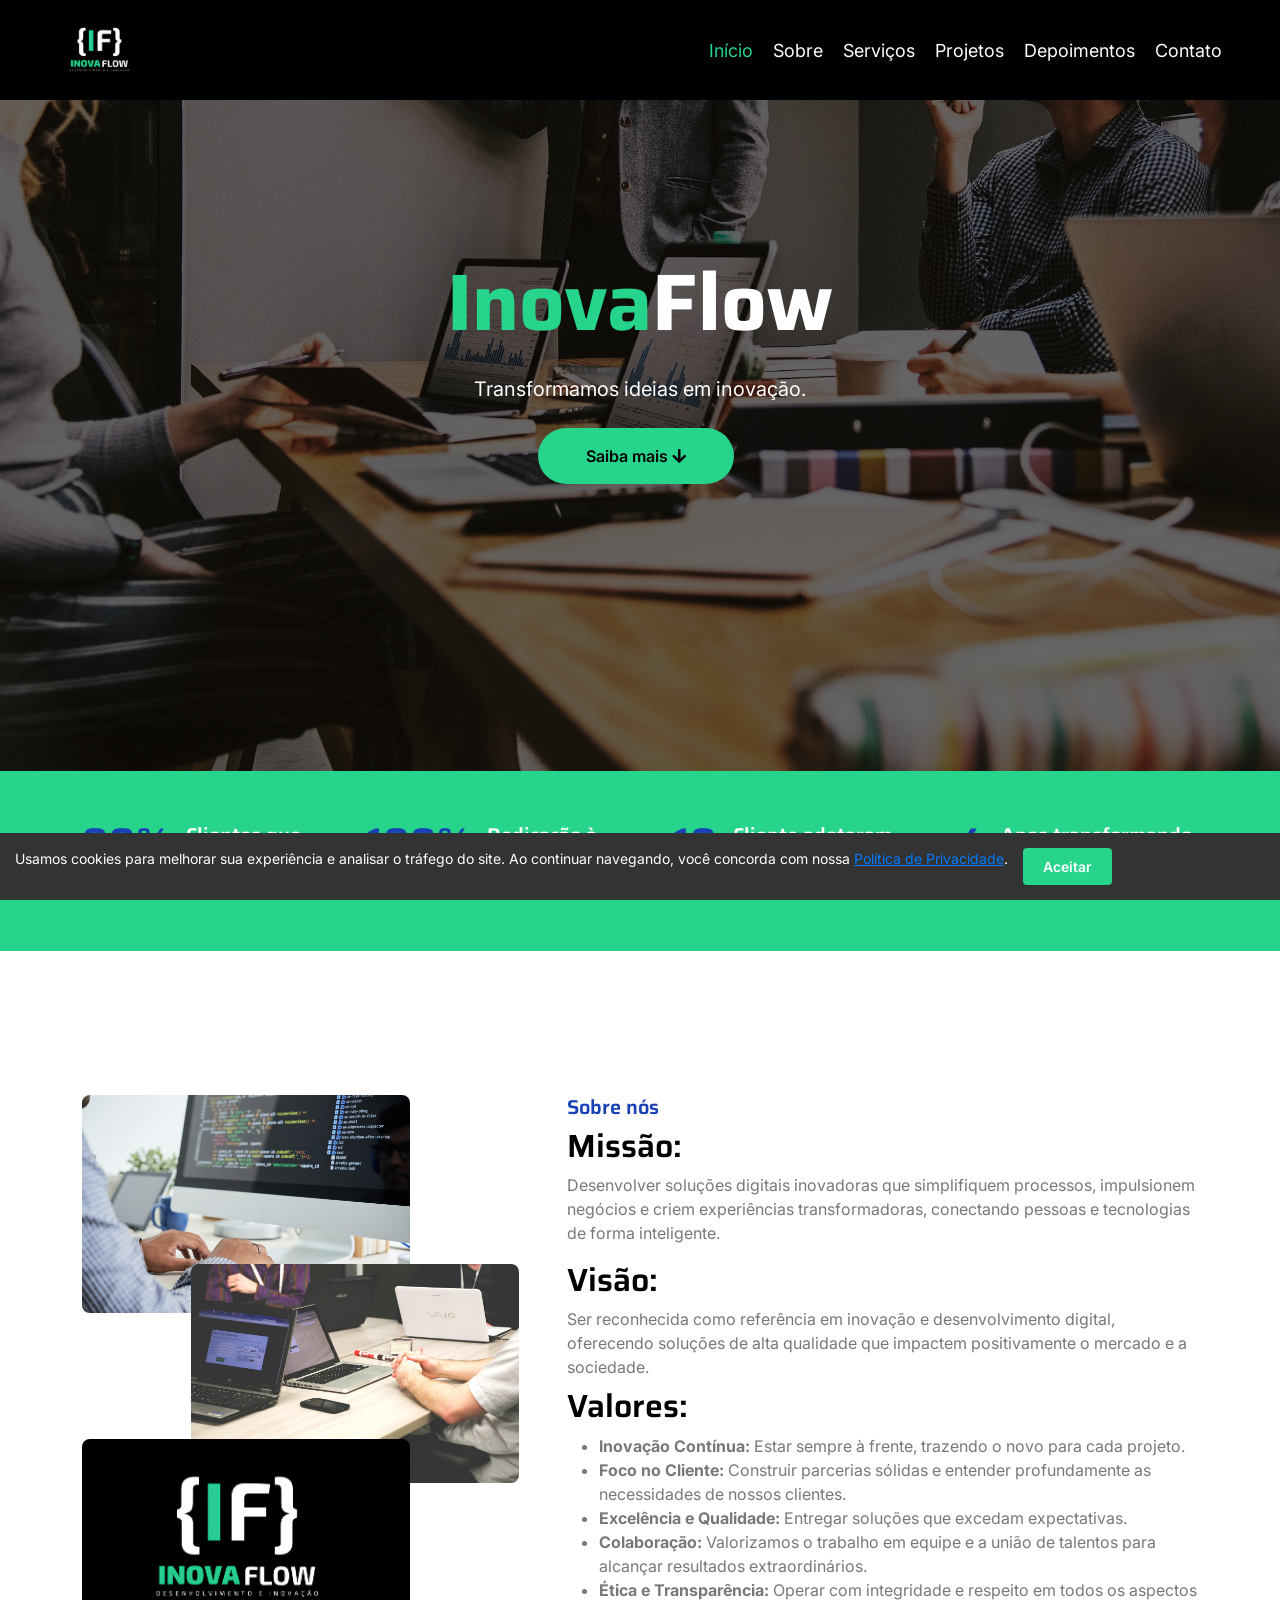
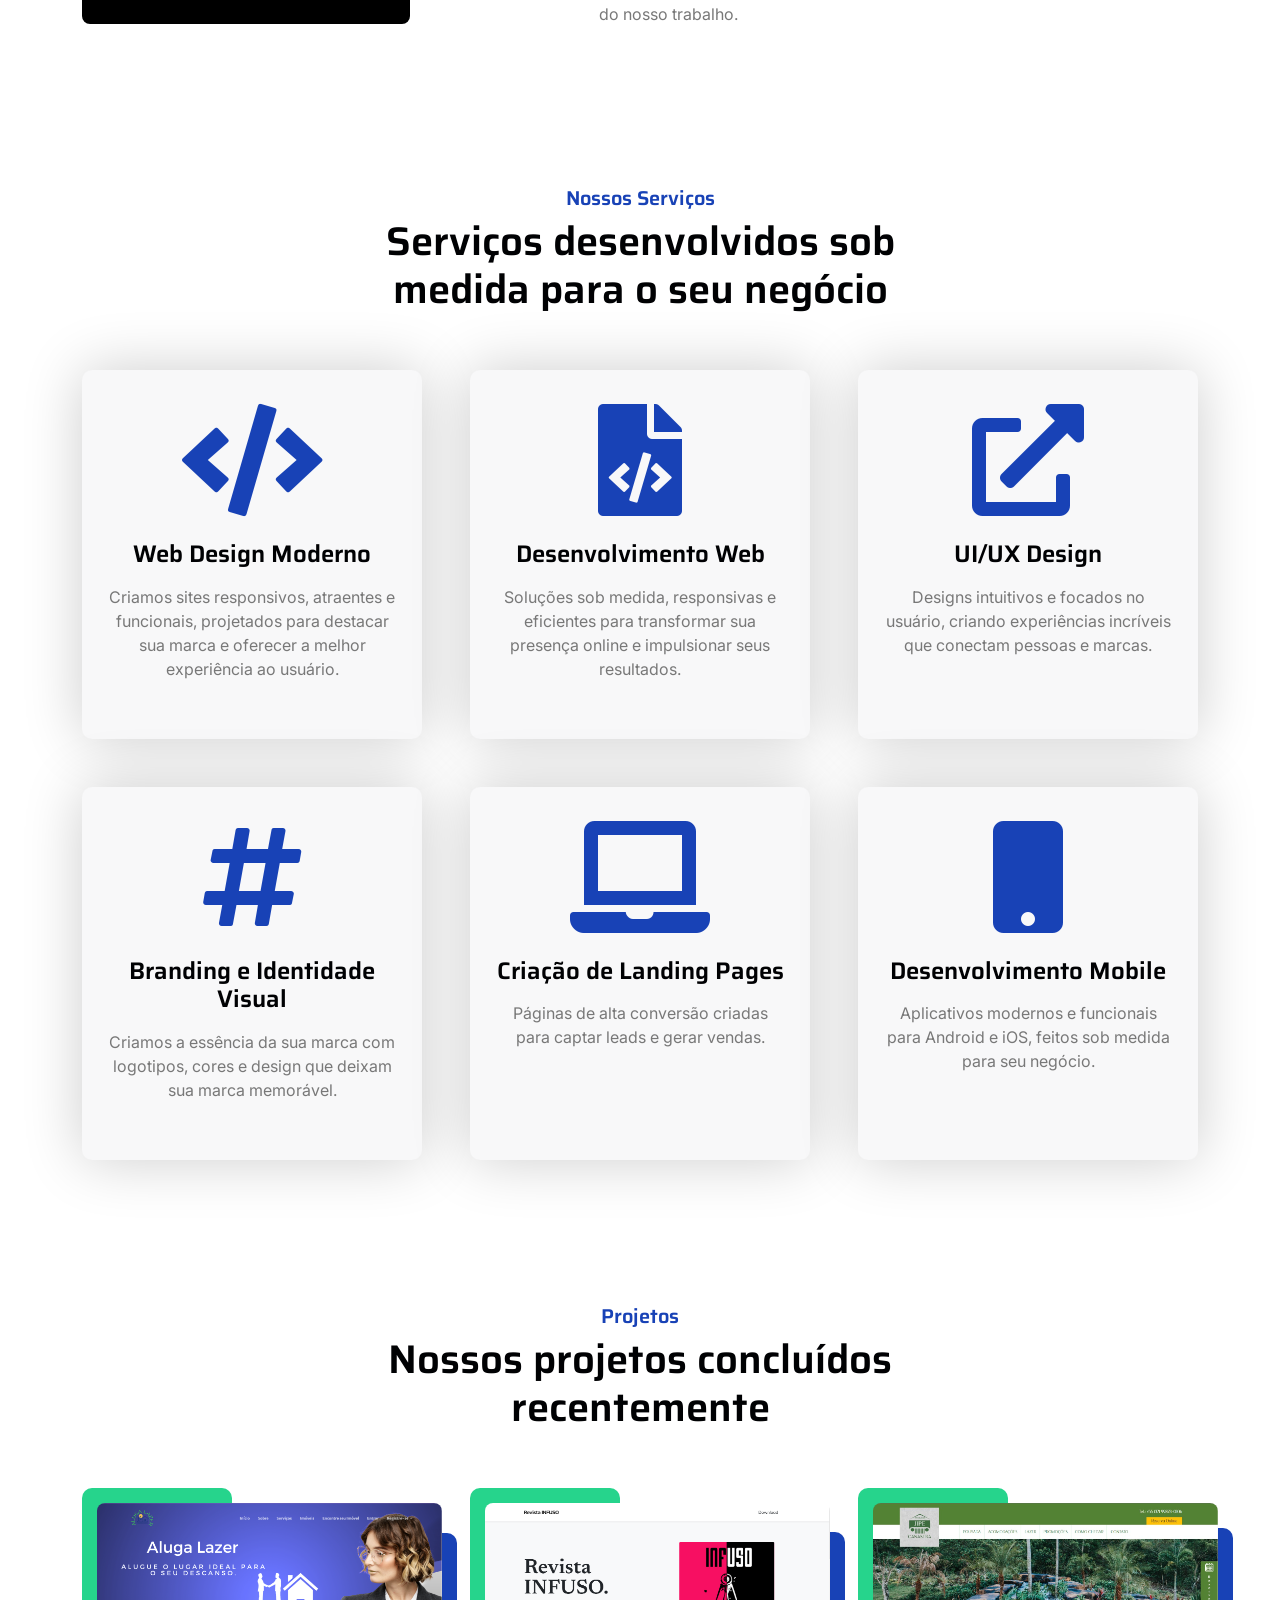
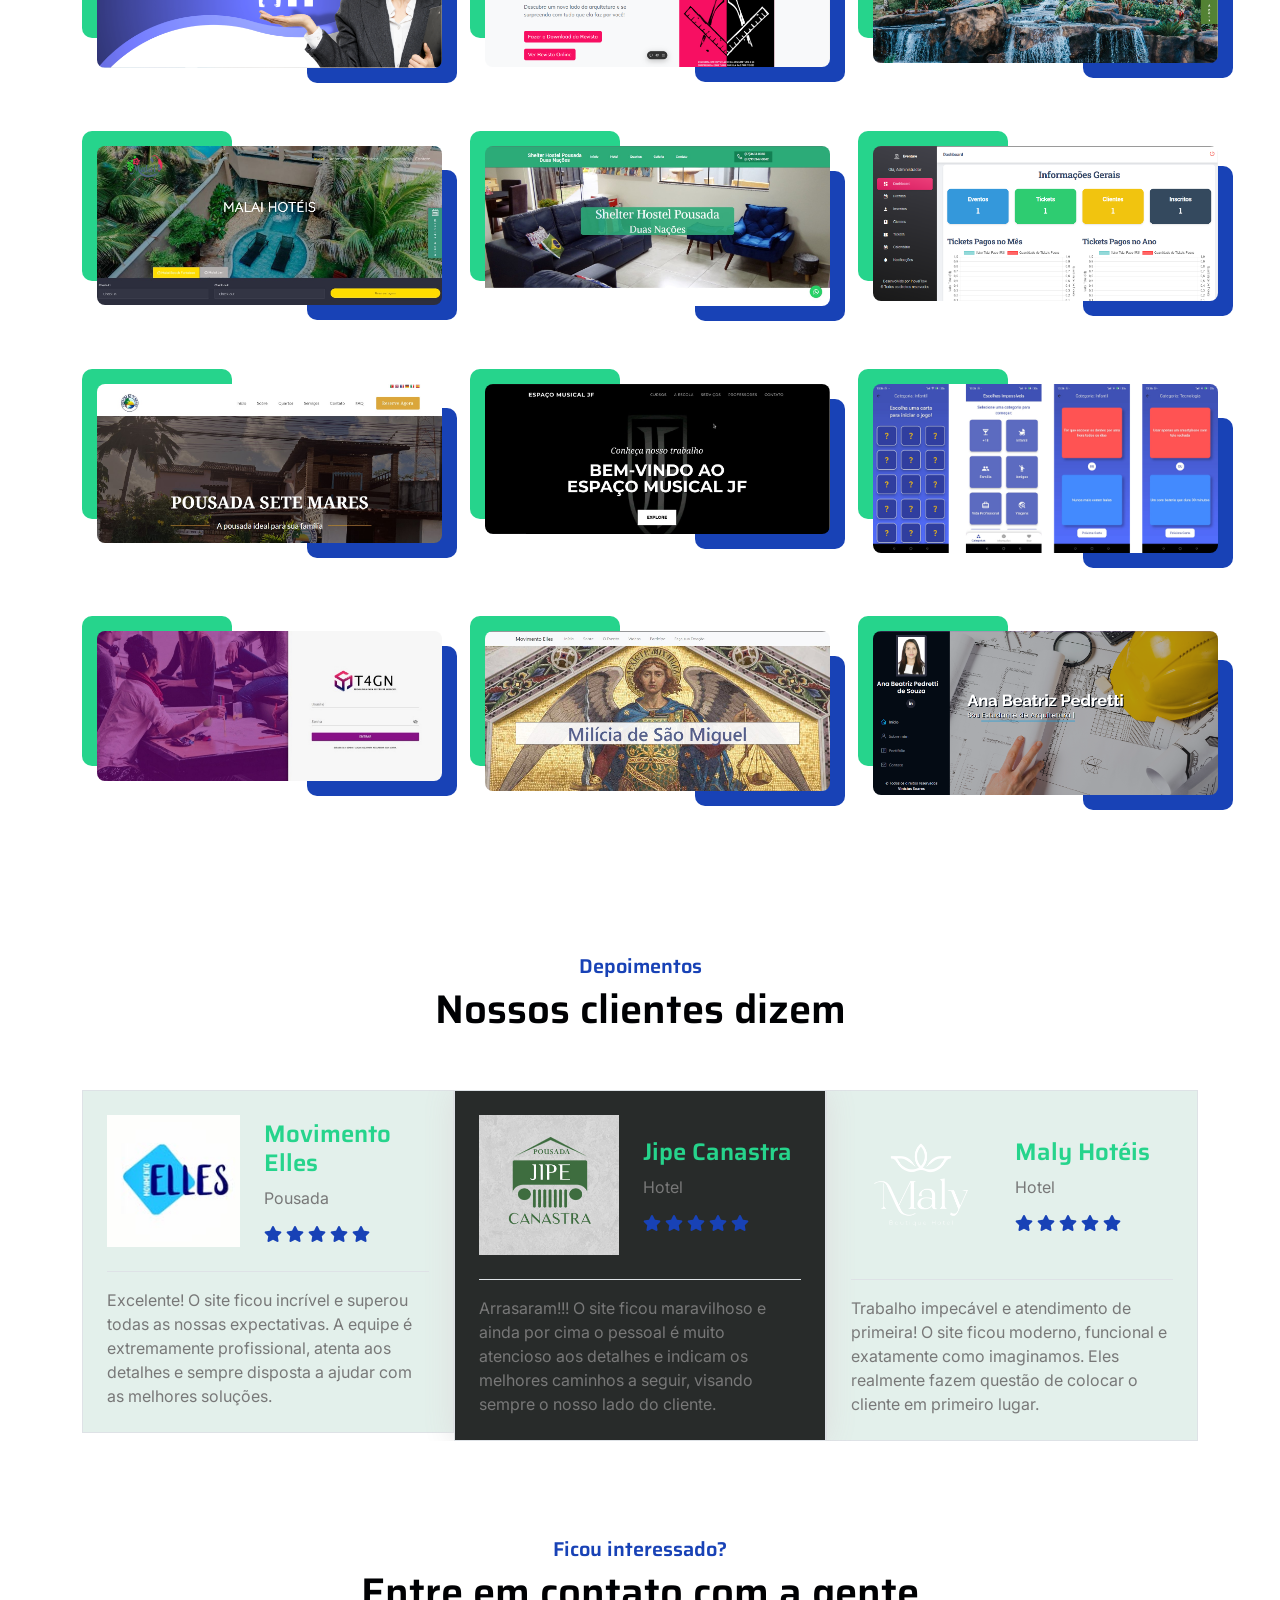
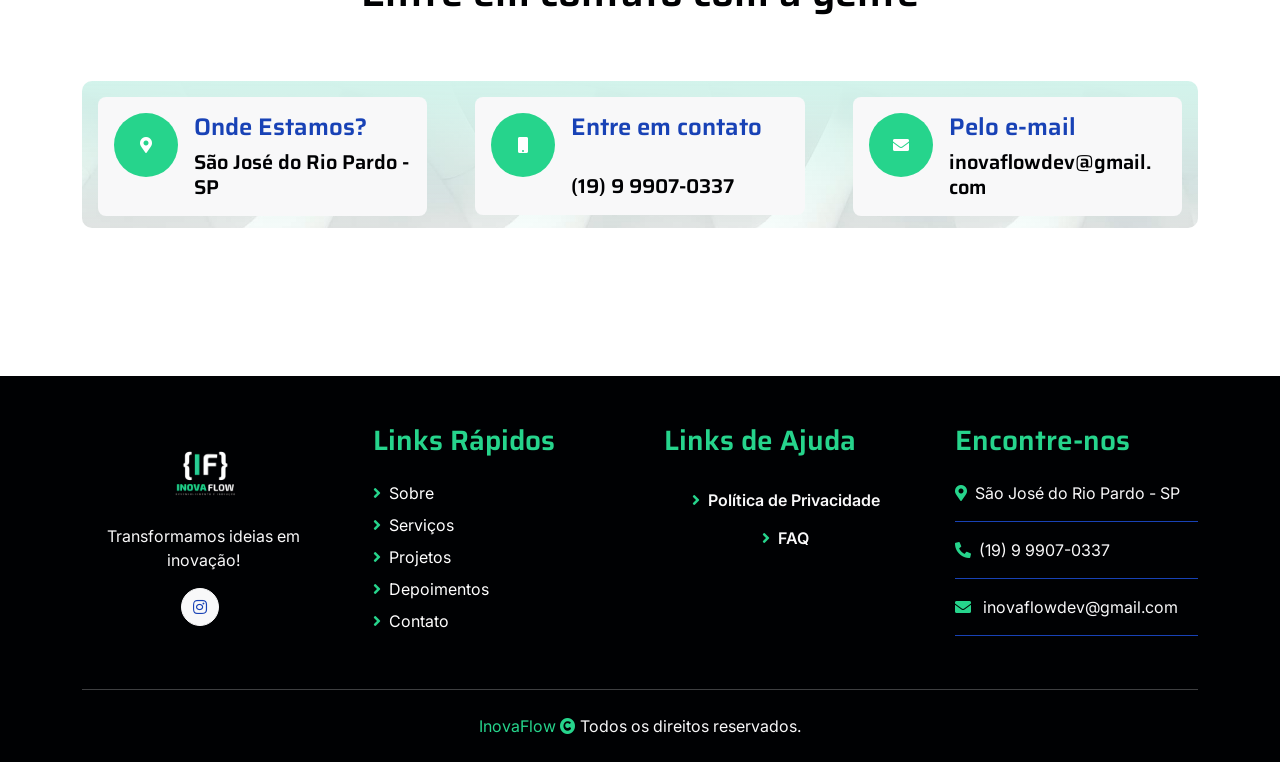
==== commit 998eee76: "✨ removendo form de email" ====
--- a/index.html
+++ b/index.html
@@ -617,13 +617,13 @@
         <!-- Testimonial End -->
 
         <!-- Contact Start -->
-        <section class="container-fluid py-5 mb-5" id="contact">
+        <section class="container-fluid " id="contact">
             <div class="container">
                 <div class="text-center mx-auto pb-5 wow fadeIn" data-wow-delay=".3s" style="max-width: 600px;">
                     <h5 class="text-primary">Ficou interessado?</h5>
                     <h1 class="mb-3">Entre em contato com a gente</h1>
                 </div>
-                <div class="contact-detail position-relative p-5">
+                <div class="contact-detail position-relative p-3">
                     <div class="row g-5 mb-5 justify-content-center">
                         <div class="col-xl-4 col-lg-6 wow fadeIn" data-wow-delay=".3s">
                             <div class="d-flex bg-light p-3 rounded">
@@ -660,26 +660,8 @@
                             </div>
                         </div>
                     </div>
-                    <div class="row g-5">
-                        <div class="col-lg-8 offset-2 wow fadeIn" data-wow-delay=".5s">
-                            <form class="p-5 rounded contact-form" id="contact-form">
-                                <div class="mb-4">
-                                    <input type="text" id="name" name="name" class="form-control border-0 py-3" placeholder="Nome">
-                                </div>
-                                <div class="mb-4">
-                                    <input type="email" id="email" name="email" class="form-control border-0 py-3" placeholder="E-mail">
-                                </div>
-                                <div class="mb-4">
-                                    <input type="text" id="subject" name="subject" class="form-control border-0 py-3" placeholder="Assunto">
-                                </div>
-                                <div class="mb-4">
-                                    <textarea class="w-100 form-control border-0 py-3" id="message" name="message" rows="6" cols="10" placeholder="Mensagem"></textarea>
-                                </div>
-                                <div class="text-center">
-                                    <button class="btn bg-primary text-white py-3 px-5" type="submit">Enviar Mensagem</button>
-                                </div>
-                            </div>
-                        </div>
+                    <div class="p-5">
+                        
                     </div>
                 </div>
             </div> 
@@ -884,39 +866,6 @@
                     cookieBanner.style.display = "none";
                 });
             });
-
-            document.getElementById('contact-form').addEventListener('submit', function(event) {
-                event.preventDefault();
-
-                const formData = {
-                    name: document.getElementById('name').value,
-                    email: document.getElementById('email').value,
-                    subject: document.getElementById('subject').value,
-                    message: document.getElementById('message').value
-                };
-
-                const scriptURL = 'https://script.google.com/macros/s/AKfycbyQuhhZNhYIHDp6pW4M9POZny7q1PLeTR_5fwIahVAhblMxwV736DrNGMgyxEe7FRKf/exec';
-
-                fetch(scriptURL, {
-                    method: 'POST',
-                    body: JSON.stringify(formData),
-                    headers: { 'Content-Type': 'application/json' },
-                })
-                .then(response => response.json())
-                .then(data => {
-                    if (data.success) {
-                        alert(data.message);
-                        document.getElementById('contact-form').reset();
-                    } else {
-                        alert('Erro ao enviar a mensagem.');
-                    }
-                })
-                .catch(error => {
-                    console.error('Erro:', error);
-                    alert('Erro ao enviar a mensagem. Tente novamente.');
-                });
-            });
-
         </script>
     </body>
 </html>
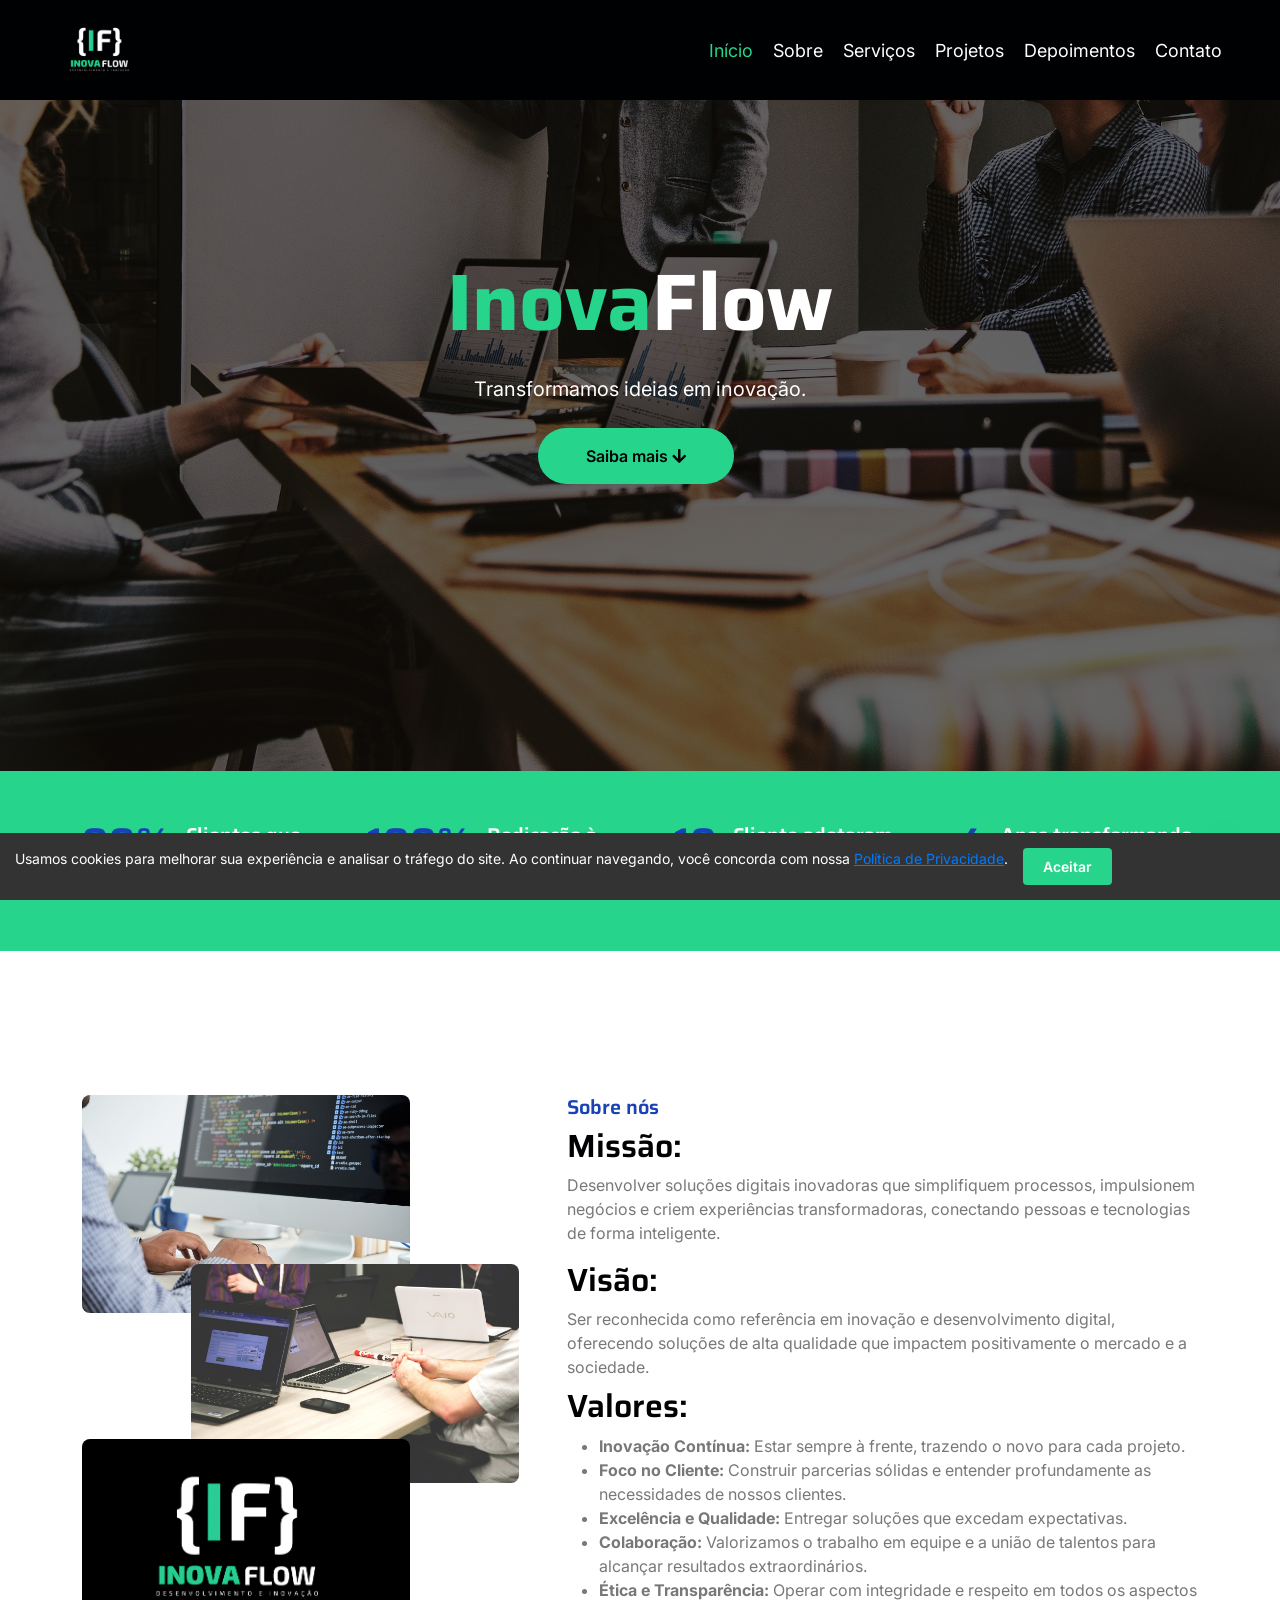
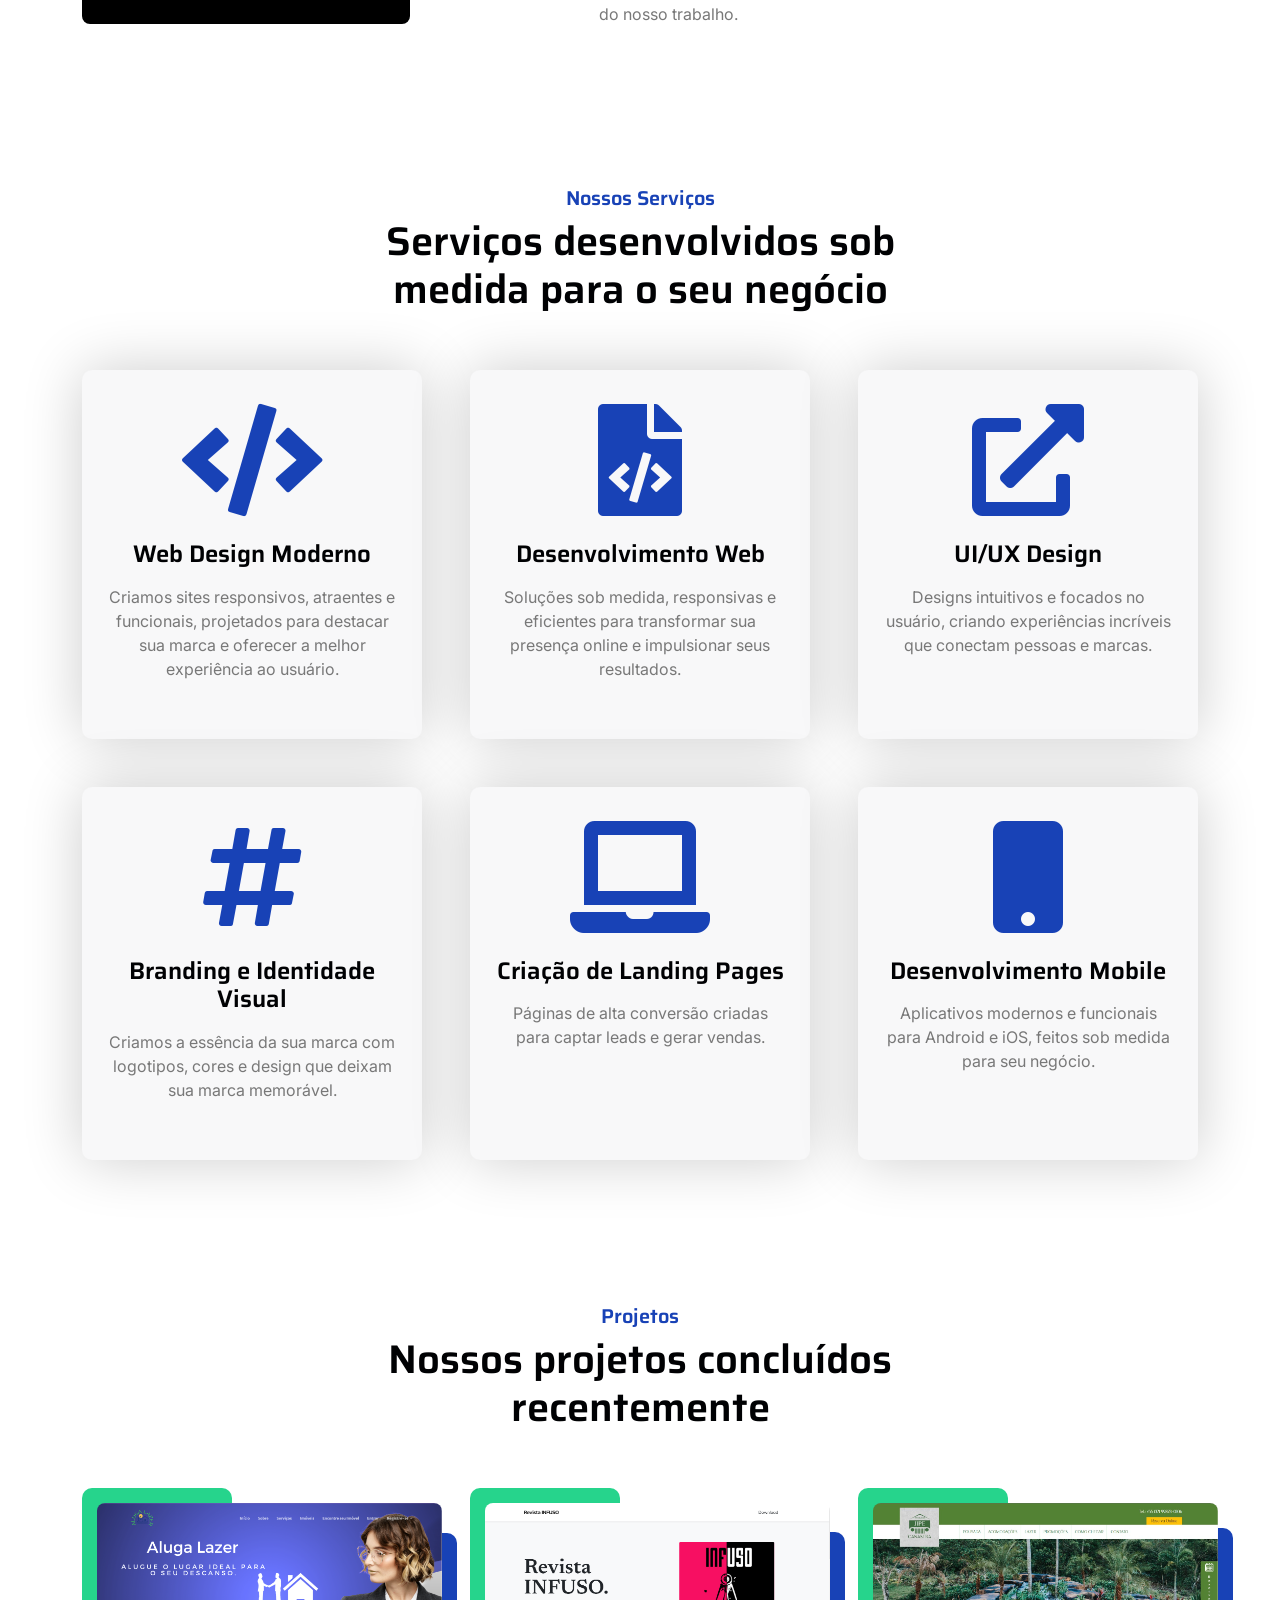
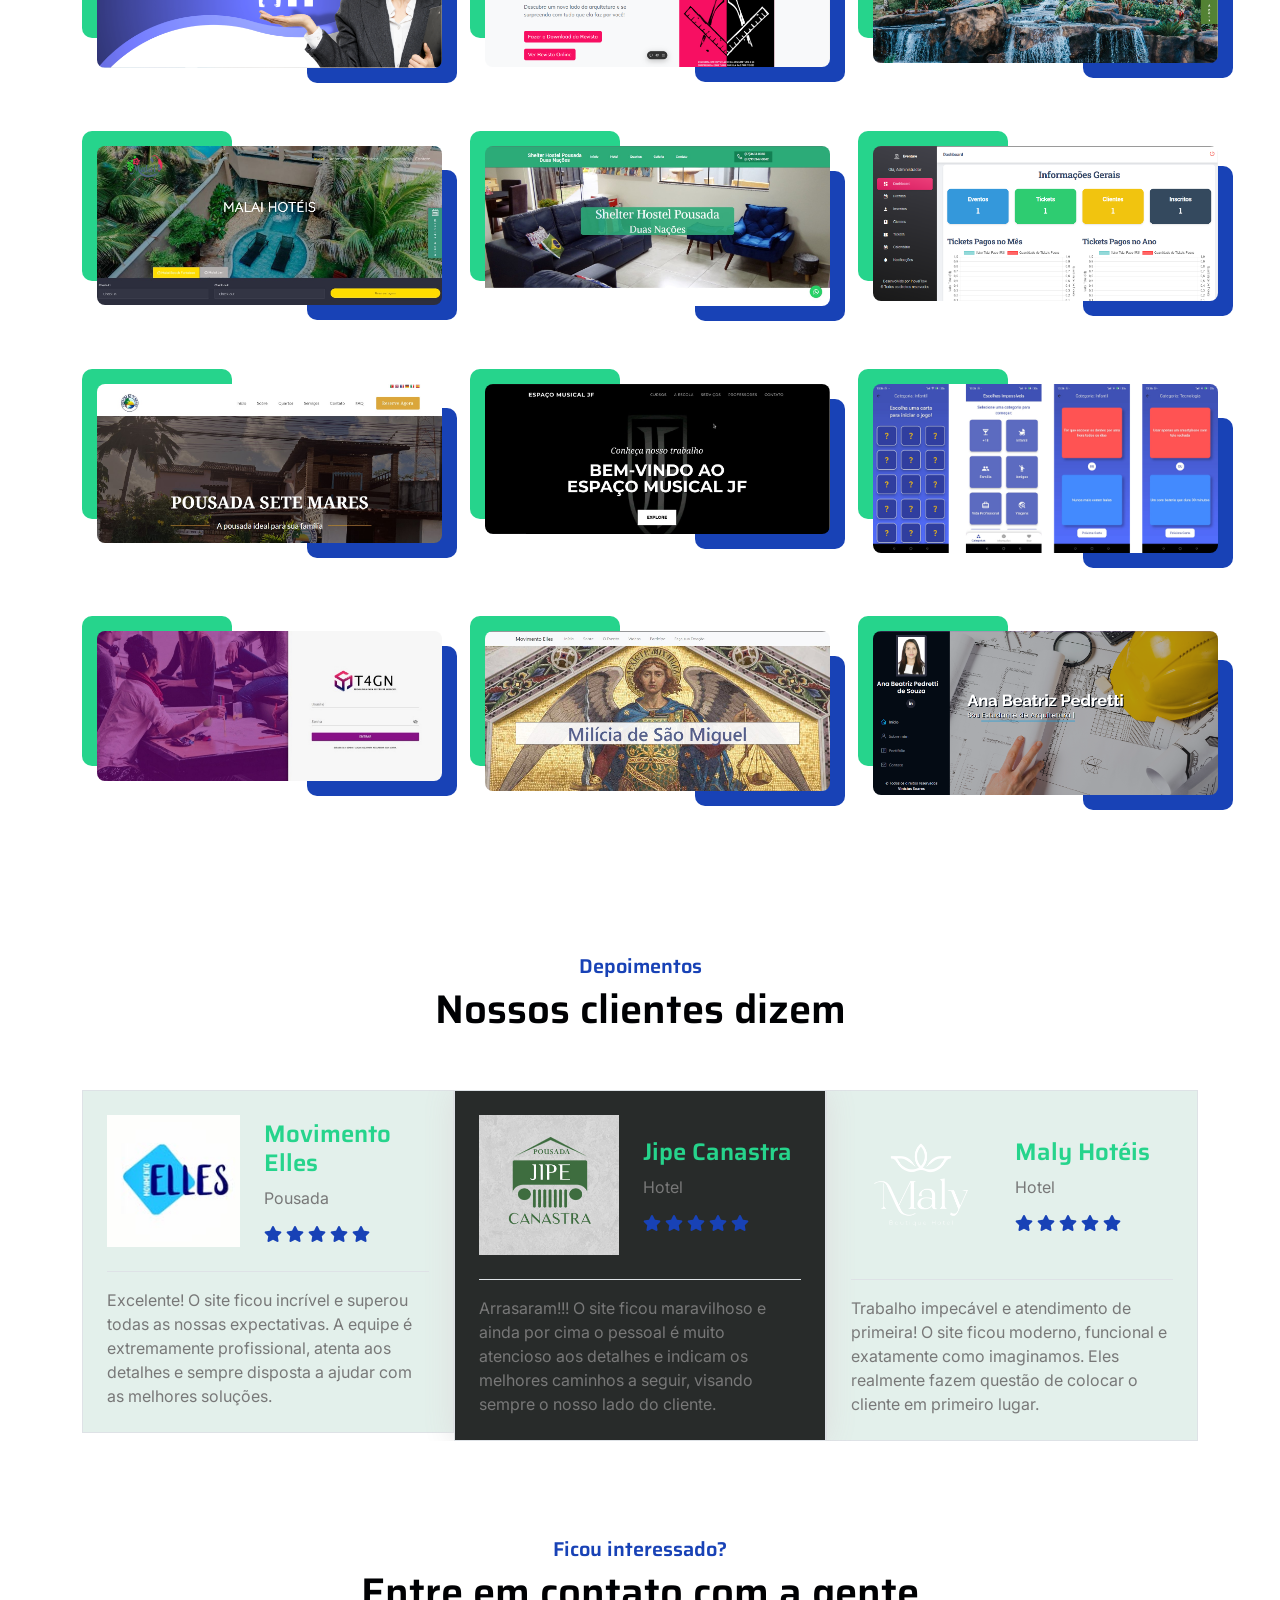
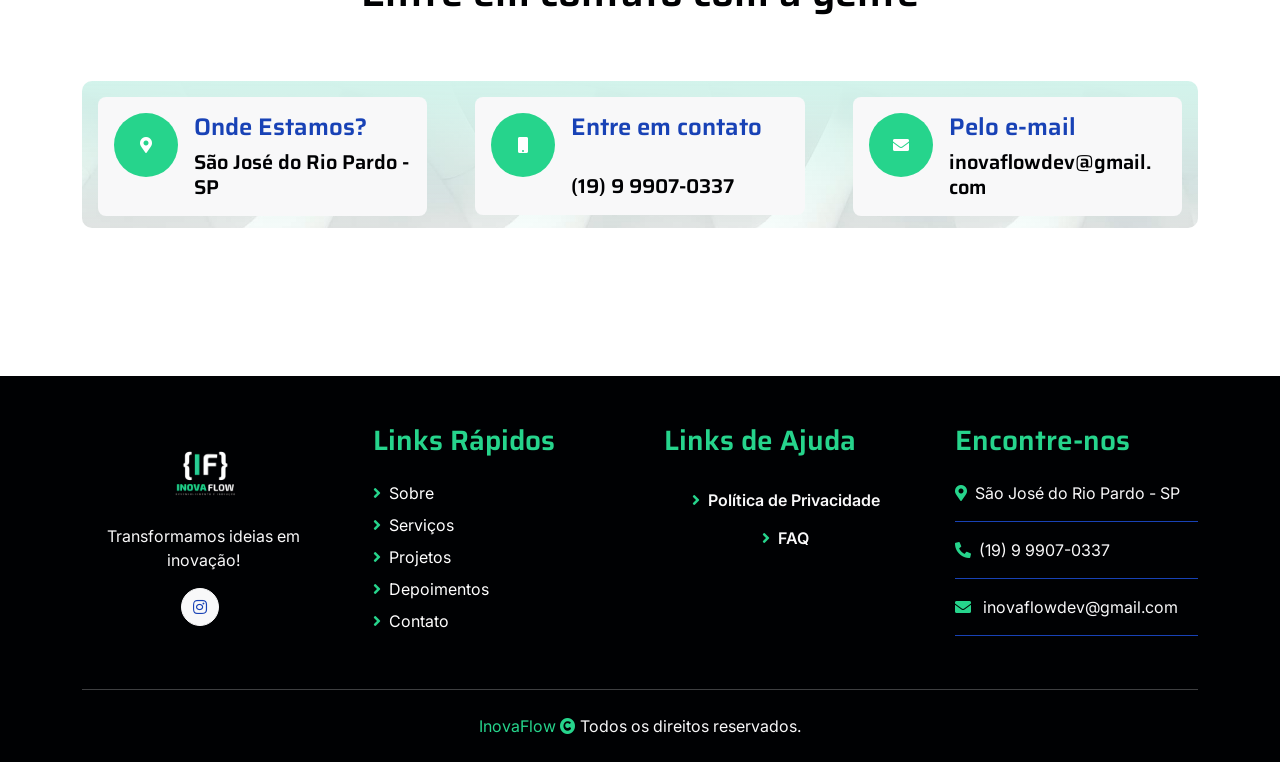
==== commit 662e4f33: "✨ ferramentas de SEO" ====
--- a/index.html
+++ b/index.html
@@ -5,8 +5,17 @@
         <meta charset="utf-8">
         <title>InovaFlow - Tecnologia e Inovação</title>
         <meta content="width=device-width, initial-scale=1.0" name="viewport">
-        <meta content="" name="keywords">
-        <meta content="" name="description">
+        <meta name="keywords" content="tecnologia, inovação, desenvolvimento web, InovaFlow, soluções digitais">
+        <meta name="description" content="InovaFlow transforma ideias em inovação. Desenvolvemos soluções digitais de alta qualidade que conectam tecnologia e pessoas.">
+        <meta name="author" content="InovaFlow">
+
+        <link rel="canonical" href="https://inovaflow.dev.br/">
+
+        <meta property="og:title" content="InovaFlow - Transformando ideias em inovação">
+        <meta property="og:description" content="Soluções digitais inovadoras para empresas e pessoas.">
+        <meta property="og:image" content="https://inovaflow.dev.br/images/inovaflowdev_white.png">
+        <meta property="og:url" content="https://inovaflow.dev.br">
+        <meta property="og:type" content="website">
 
         <!-- Google Web Fonts -->
         <link rel="preconnect" href="https://fonts.googleapis.com">
@@ -26,6 +35,14 @@
 
         <!-- Template Stylesheet -->
         <link href="css/style.css" rel="stylesheet">
+
+        <script async src="https://www.googletagmanager.com/gtag/js?id=UA-XXXXXXXXX-X"></script>
+        <script>
+            window.dataLayer = window.dataLayer || [];
+            function gtag(){dataLayer.push(arguments);}
+            gtag('js', new Date());
+            gtag('config', 'UA-XXXXXXXXX-X');
+        </script>
     </head>
 
     <body>
@@ -88,7 +105,7 @@
                 </ol> -->
                 <div class="carousel-inner" role="listbox">
                     <div class="carousel-item active">
-                        <img src="images/banner.jpg" class="img-fluid" alt="">
+                        <img src="images/banner.jpg" class="img-fluid" alt="InovaFlow - Transformando ideias em inovação" loading="lazy">
                         <div class="carousel-caption">
                             <div class="container carousel-content">
                                 <h6 class="text-secondary h4 animated fadeInUp"></h6>
@@ -867,5 +884,18 @@
                 });
             });
         </script>
+        <script type="application/ld+json">
+            {
+              "@context": "https://schema.org",
+              "@type": "Organization",
+              "name": "InovaFlow",
+              "url": "https://seusite.com",
+              "logo": "https://seusite.com/images/inovaflowdev_white.png",
+              "sameAs": [
+                "https://www.instagram.com/inovaflow.dev/"
+              ],
+              "description": "Transformamos ideias em inovação. Desenvolvimento web, design e soluções digitais sob medida."
+            }
+        </script>
     </body>
 </html>
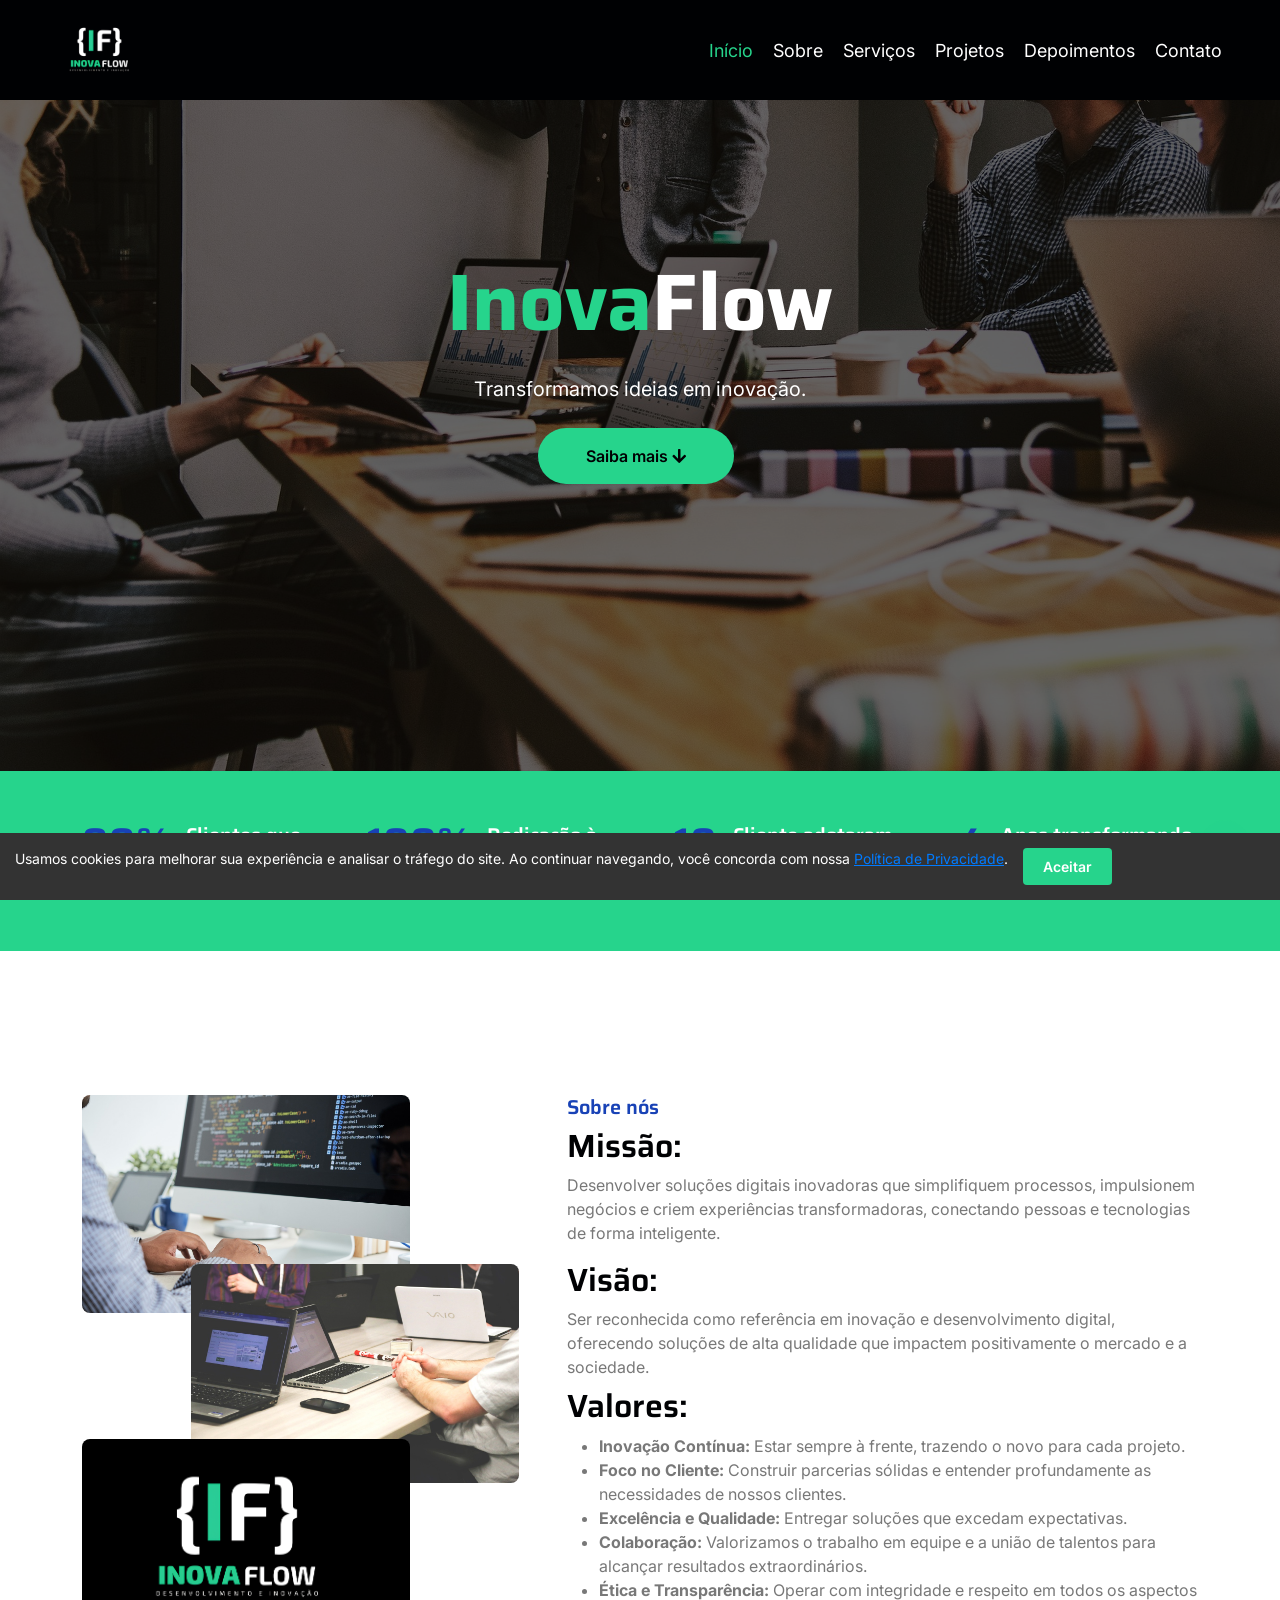
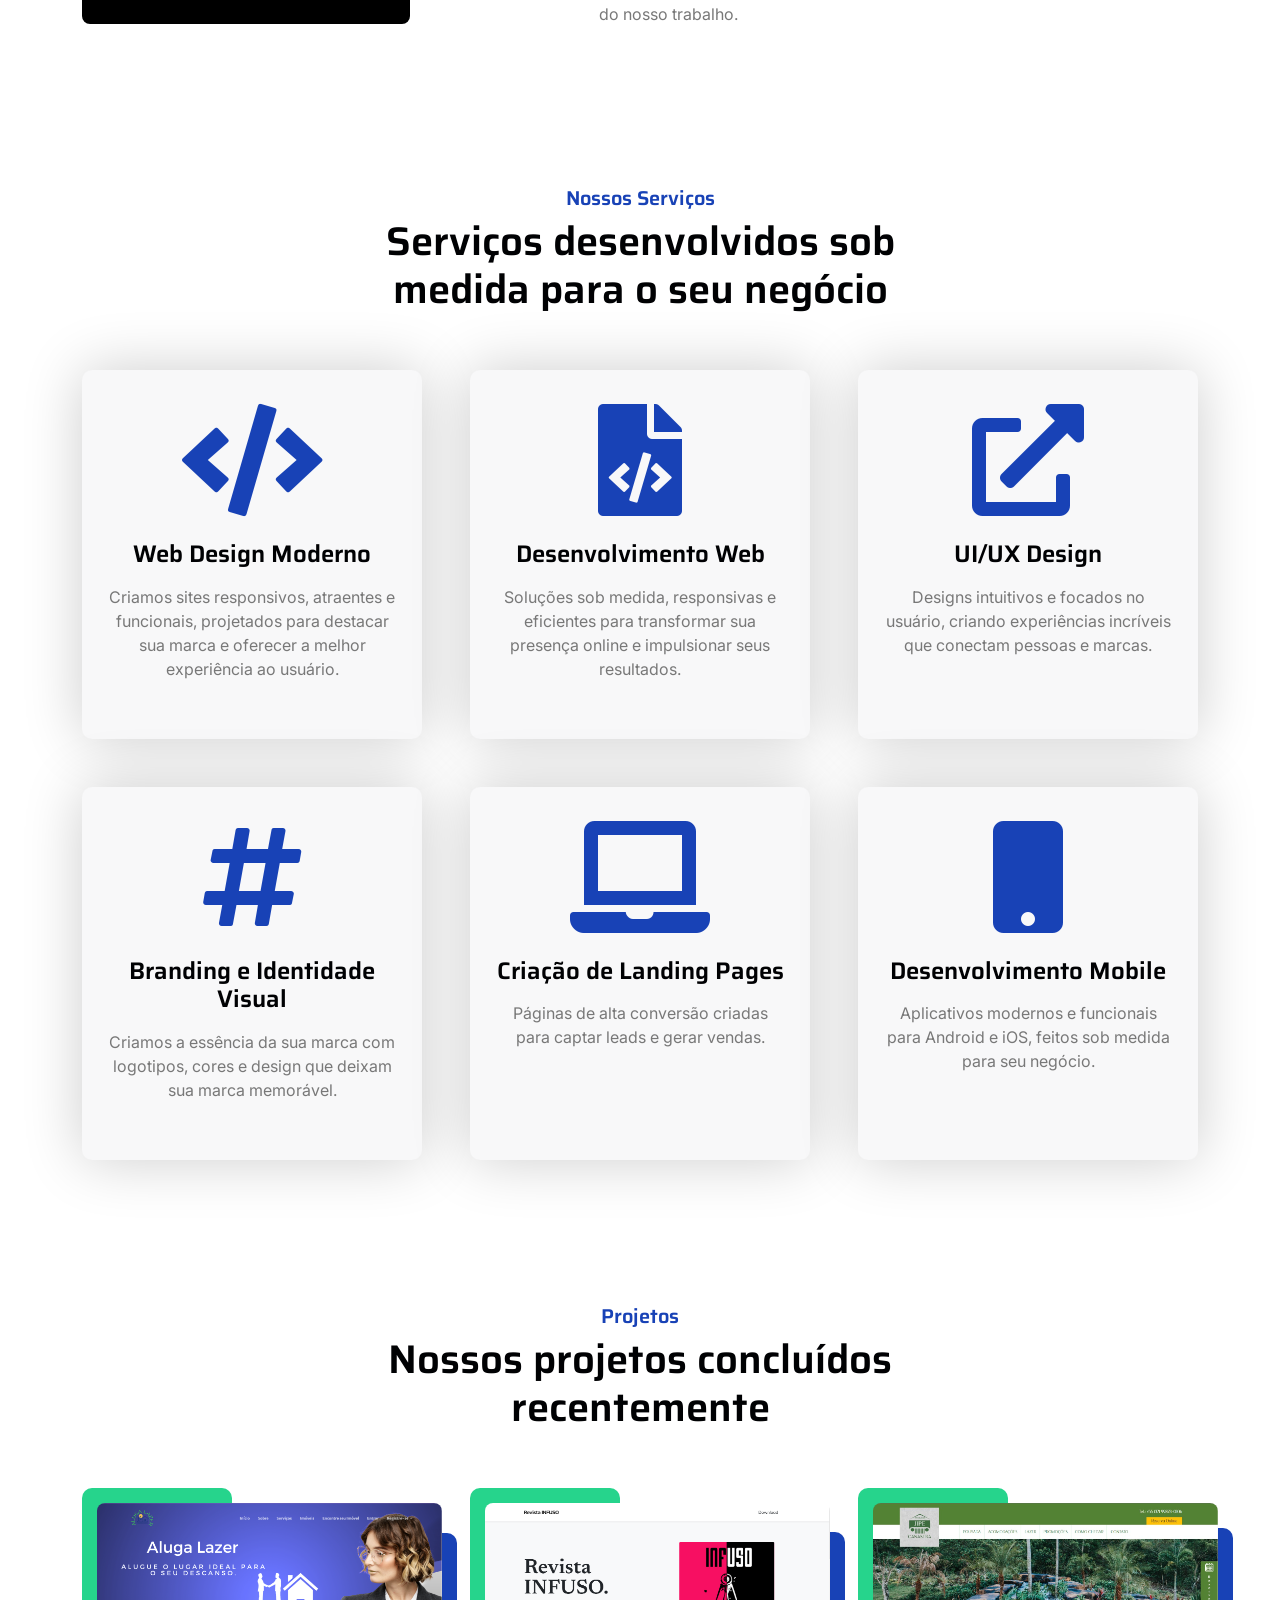
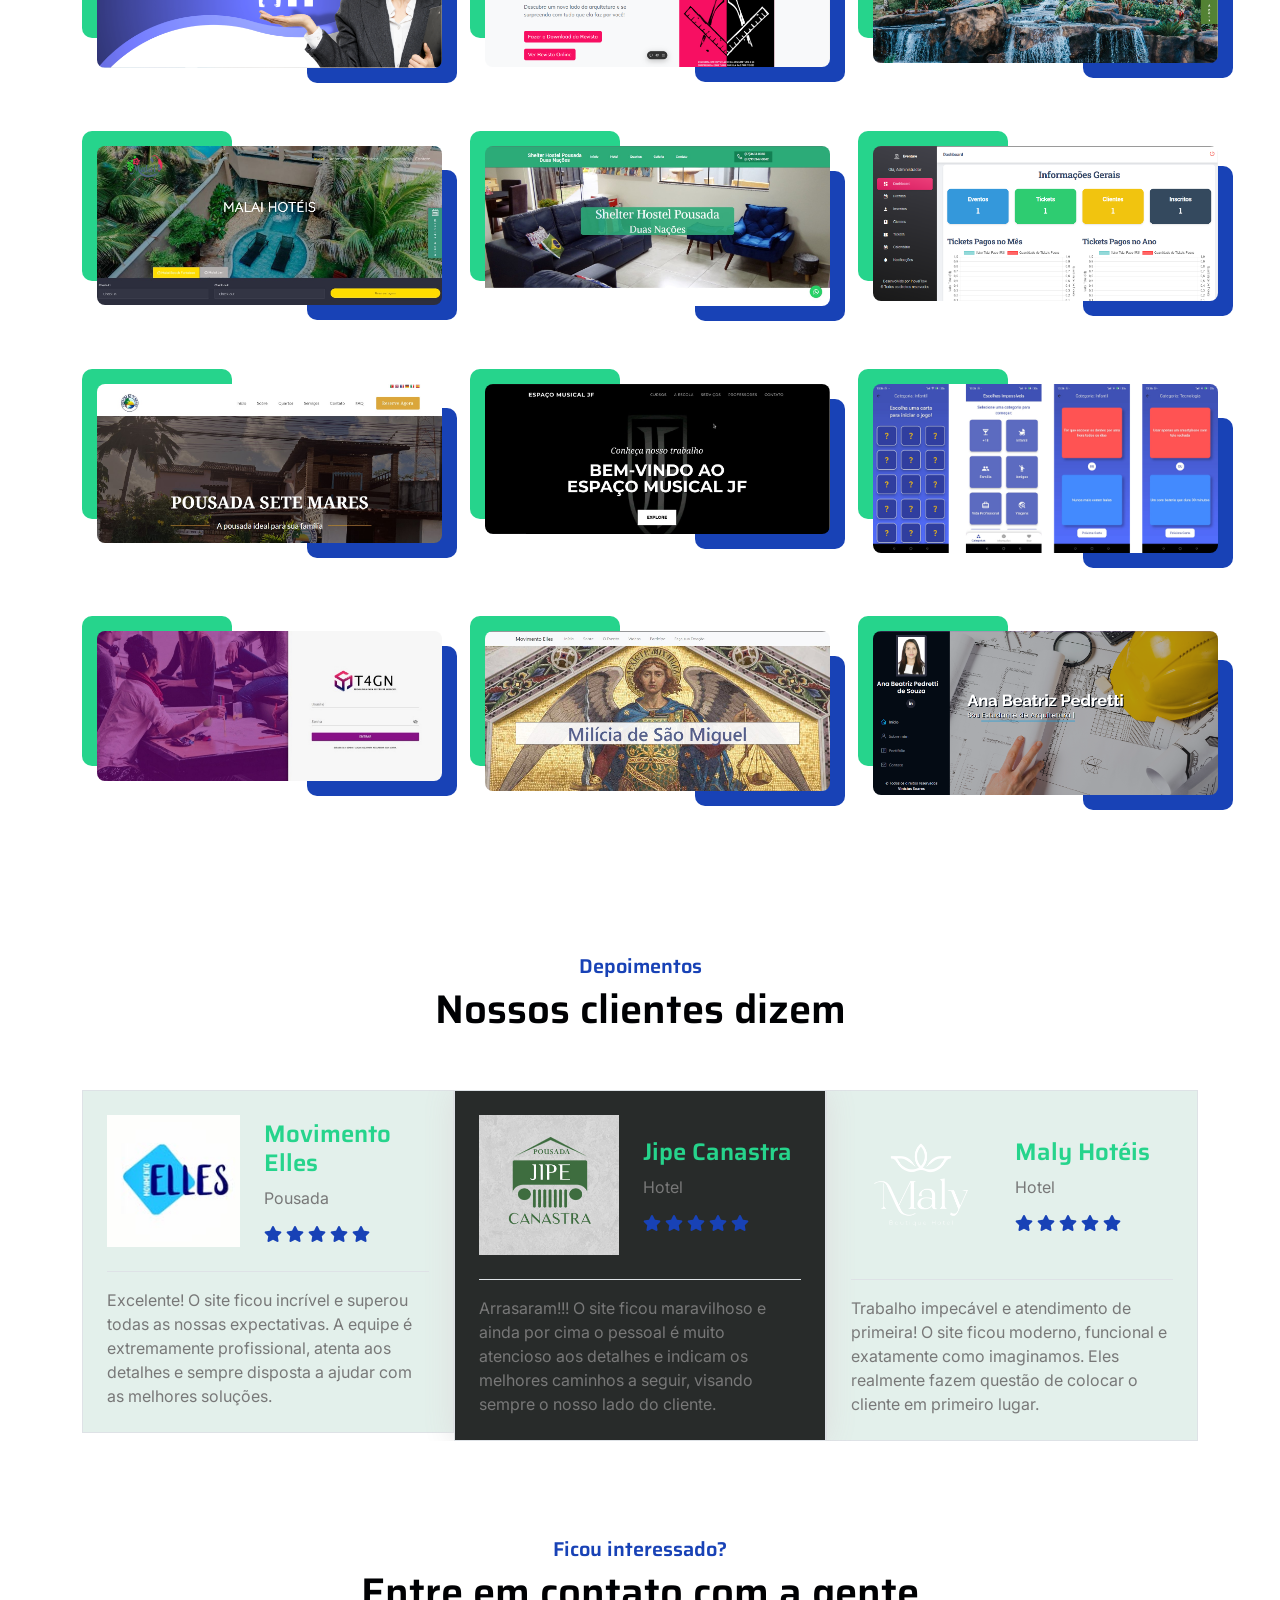
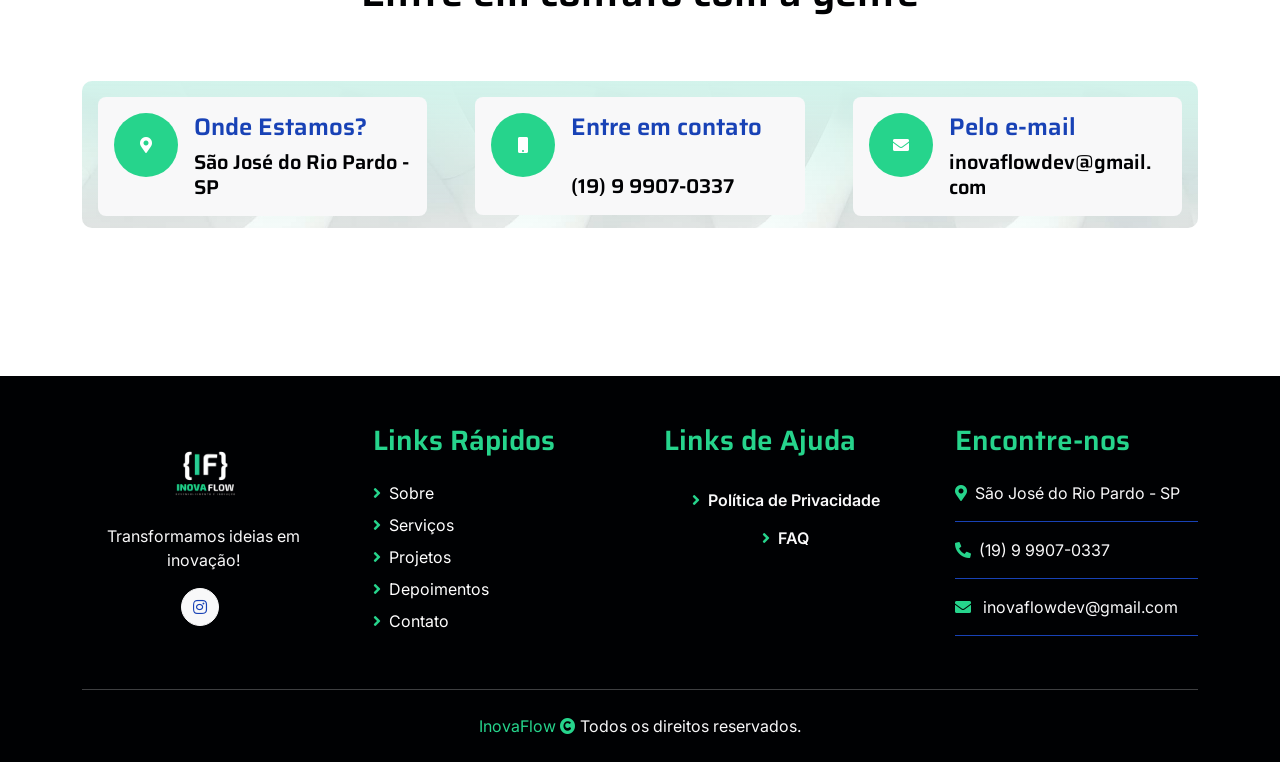
==== commit 9be66013: "💬 add favicon" ====
--- a/index.html
+++ b/index.html
@@ -21,7 +21,8 @@
         <link rel="preconnect" href="https://fonts.googleapis.com">
         <link rel="preconnect" href="https://fonts.gstatic.com" crossorigin>
         <link href="https://fonts.googleapis.com/css2?family=Inter:wght@400;500;600&family=Saira:wght@500;600;700&display=swap" rel="stylesheet"> 
-        <link rel="shortcut icon" href="images/inovaflowdev_white.png" type="image/x-icon">
+        <link rel="icon" href="images/inovaflowdev_white.png" type="image/x-icon">
+
         <!-- Icon Font Stylesheet -->
         <link href="https://cdnjs.cloudflare.com/ajax/libs/font-awesome/5.10.0/css/all.min.css" rel="stylesheet">
         <link href="https://cdn.jsdelivr.net/npm/bootstrap-icons@1.4.1/font/bootstrap-icons.css" rel="stylesheet">
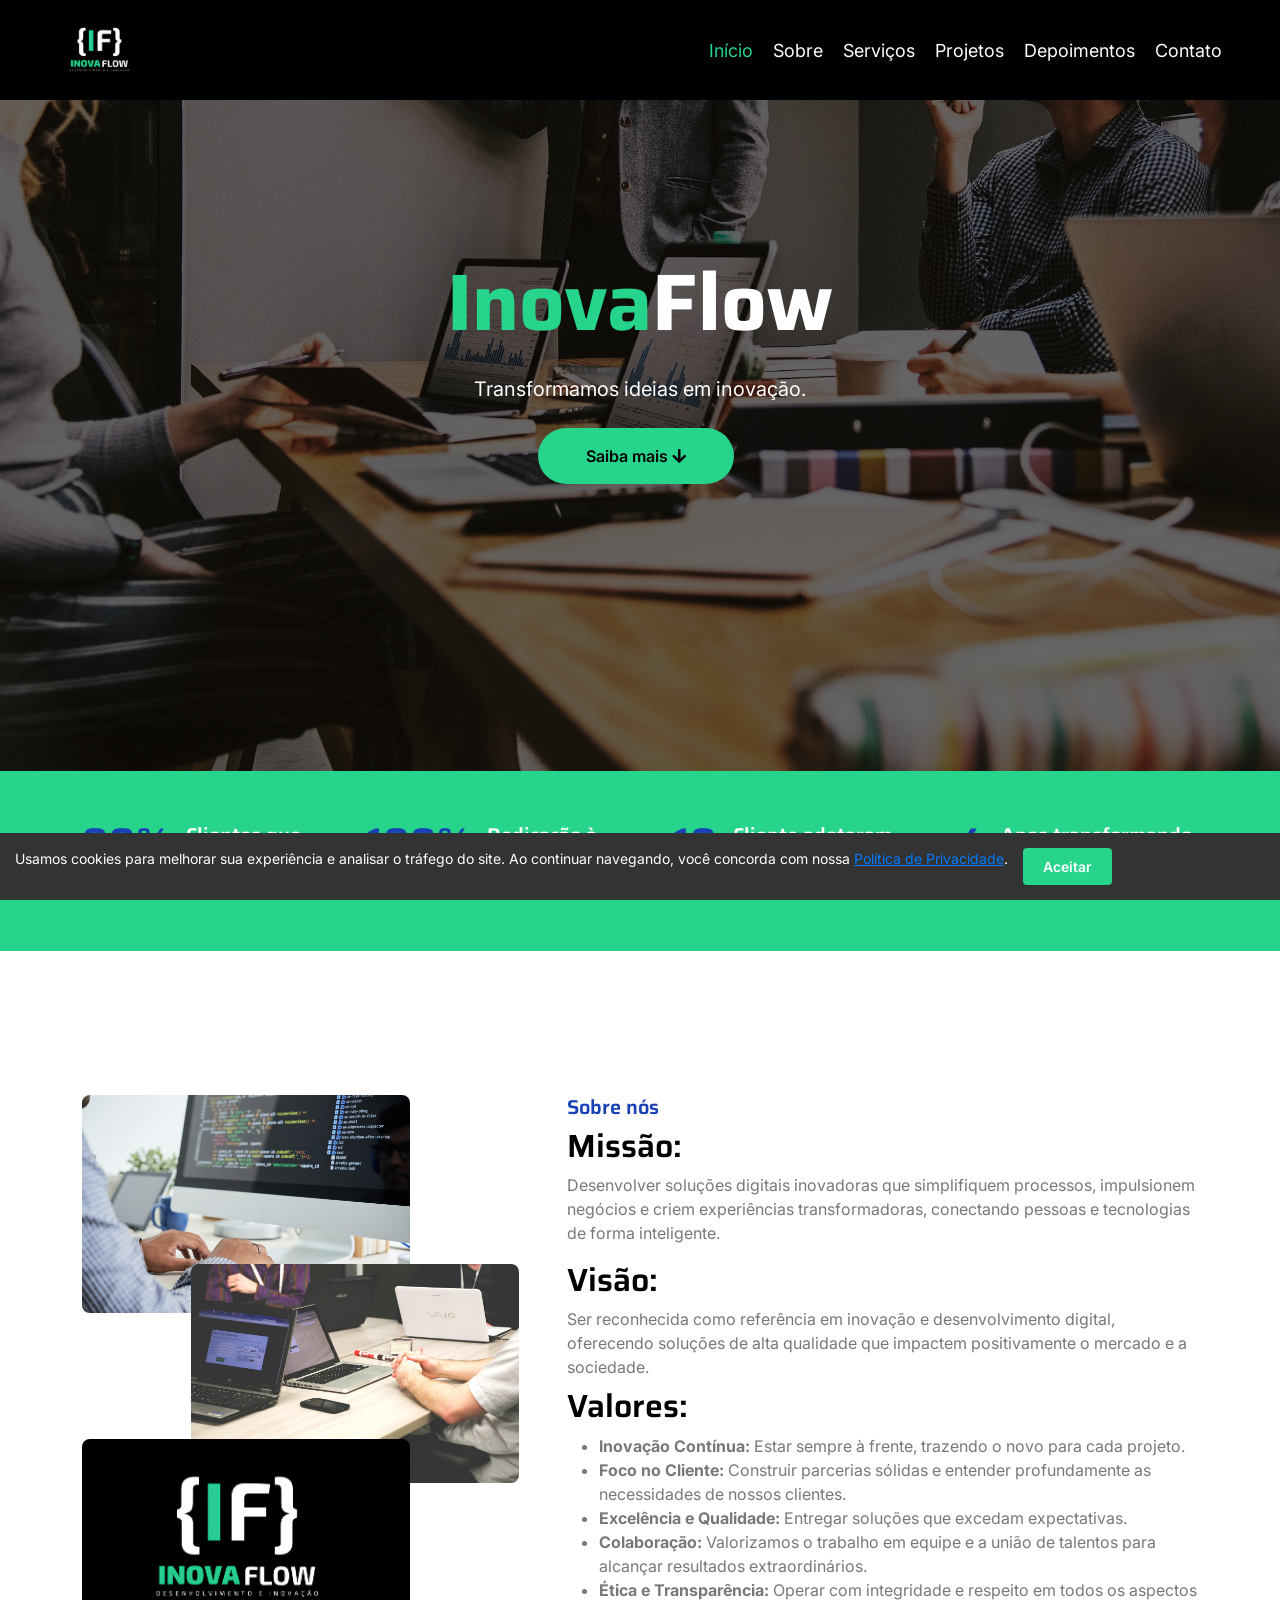
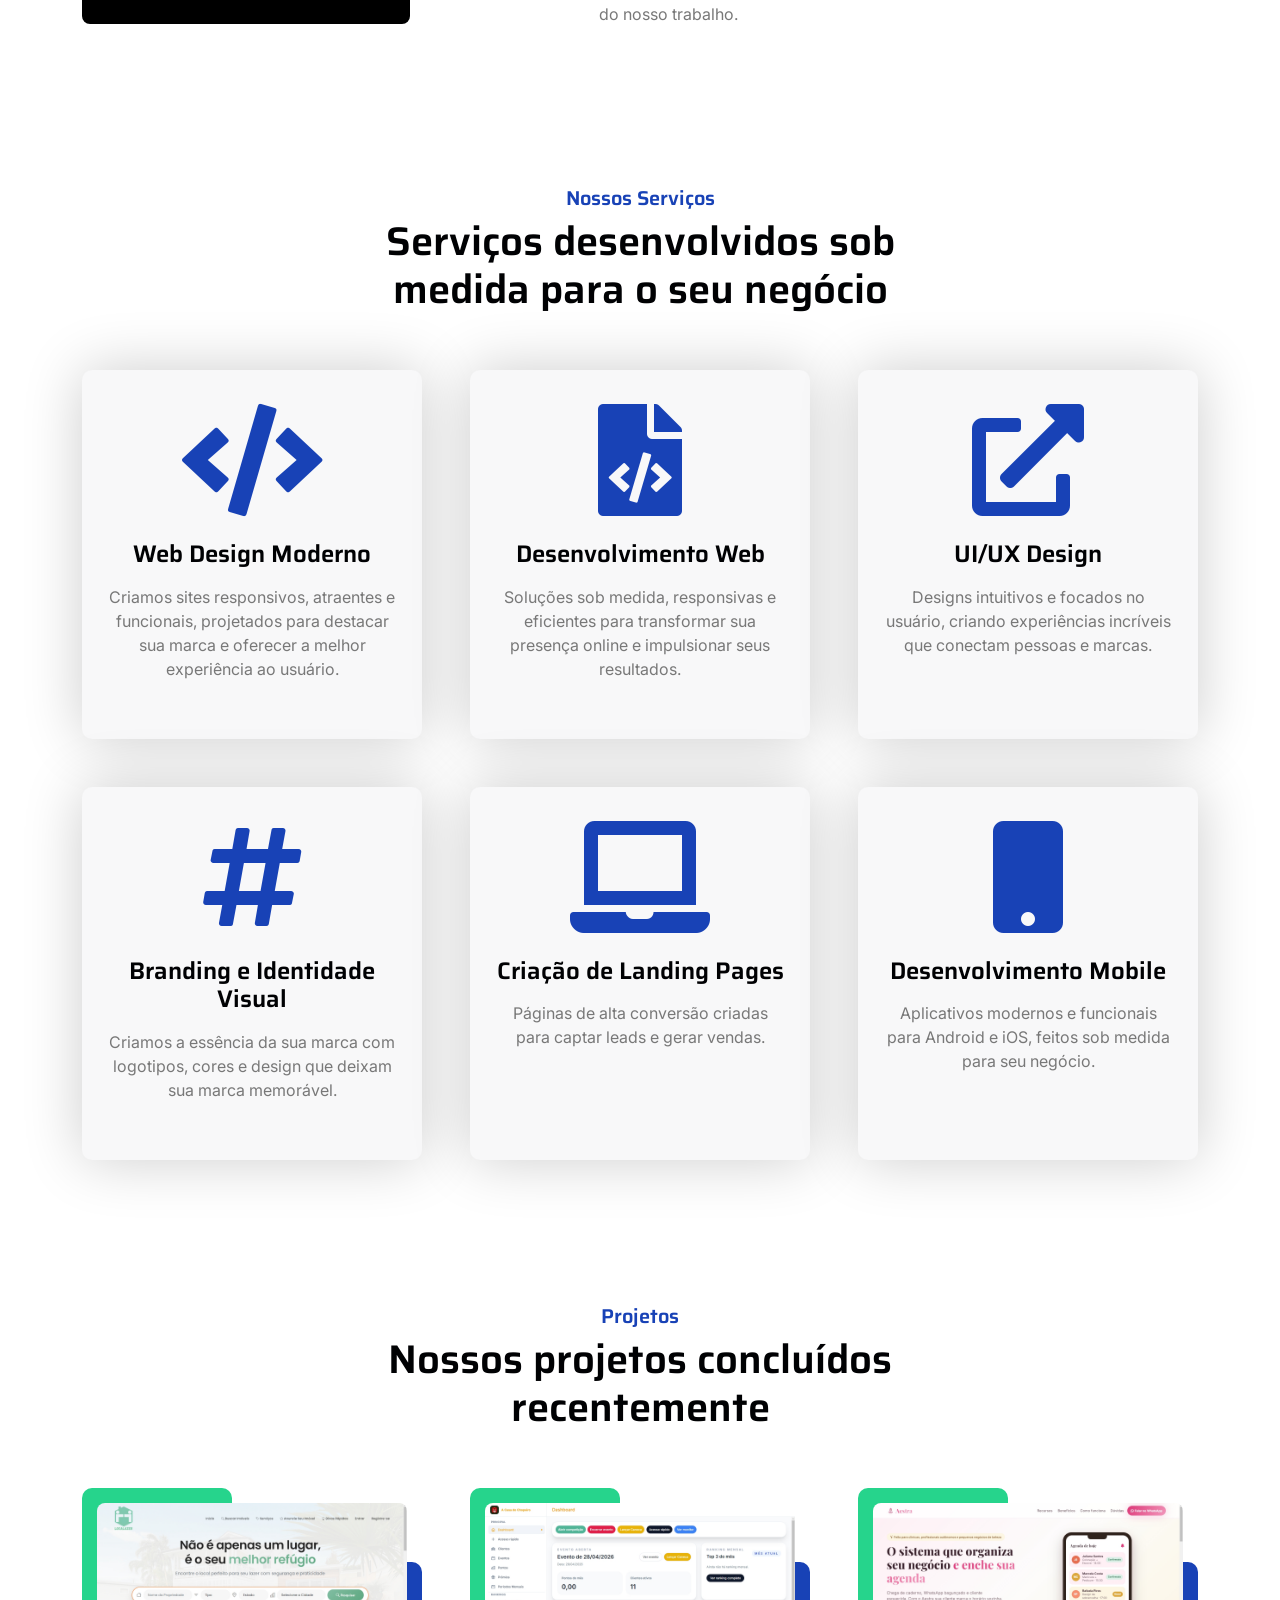
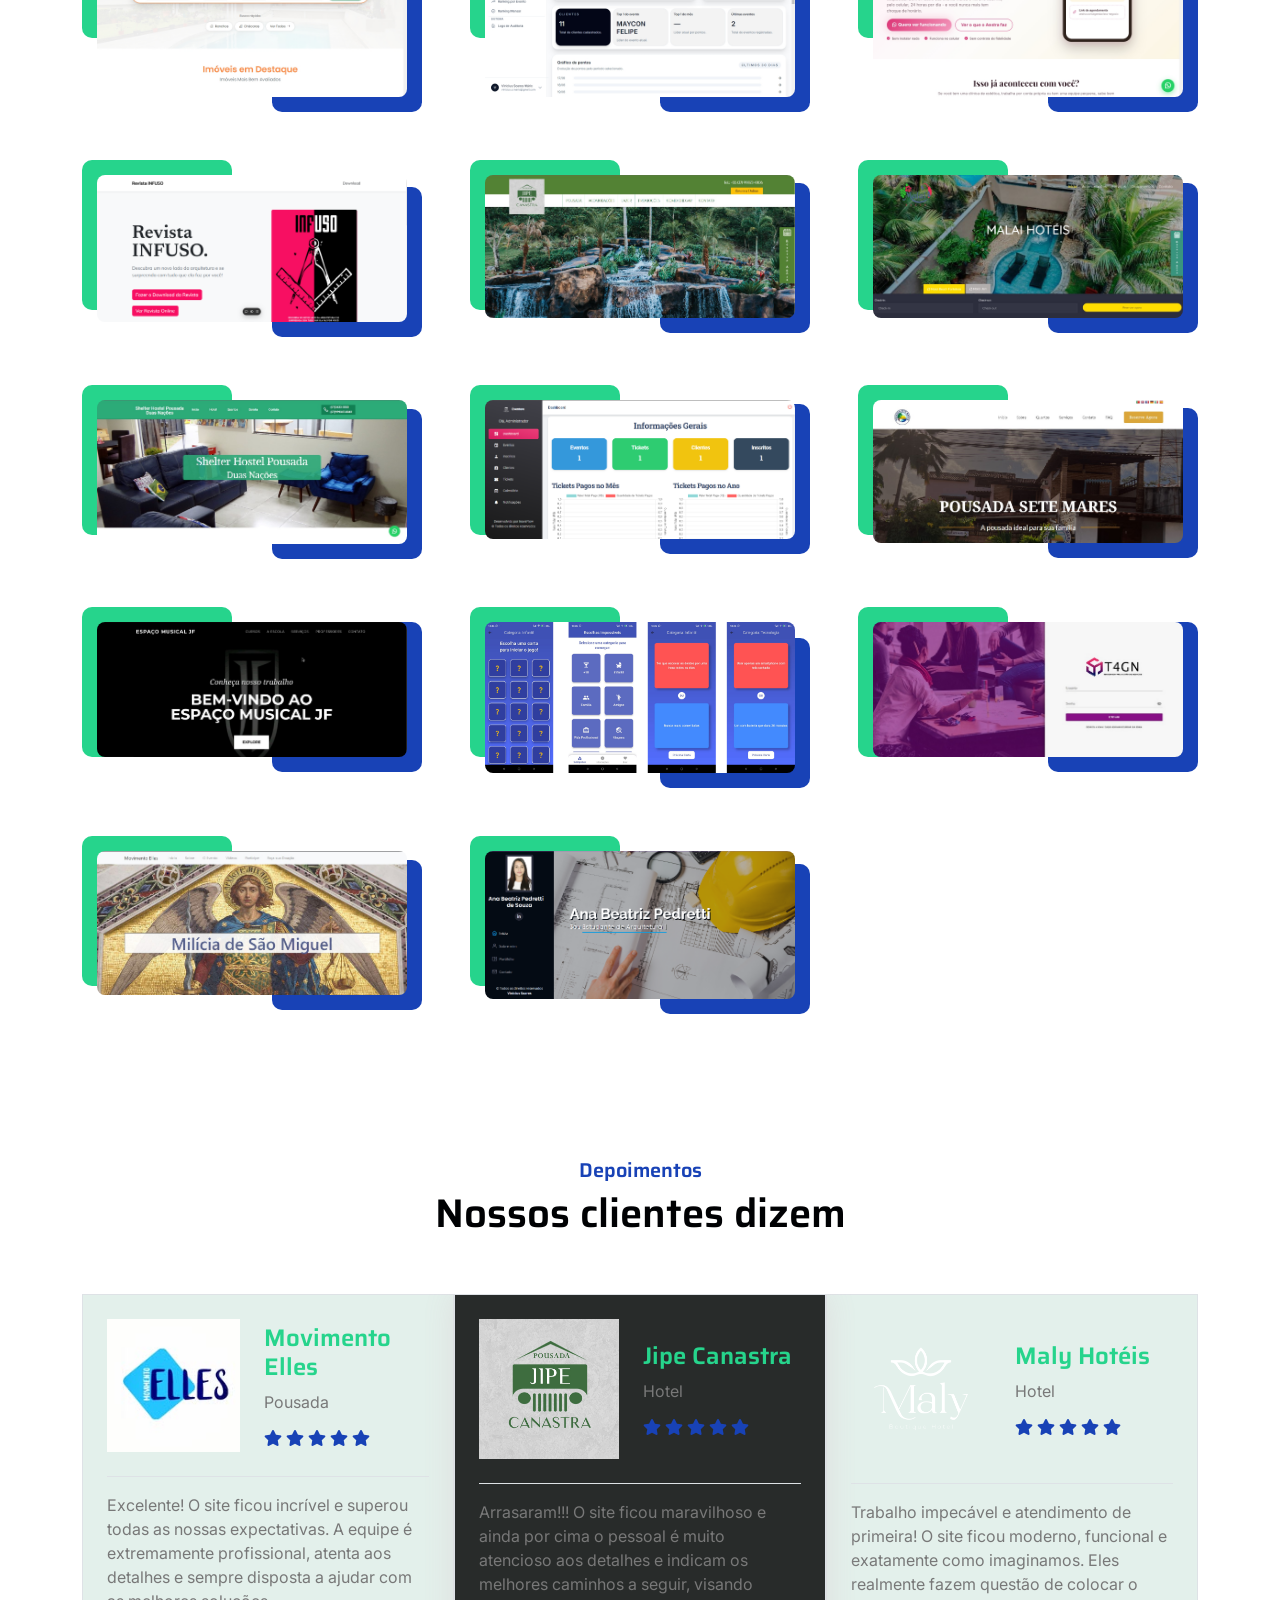
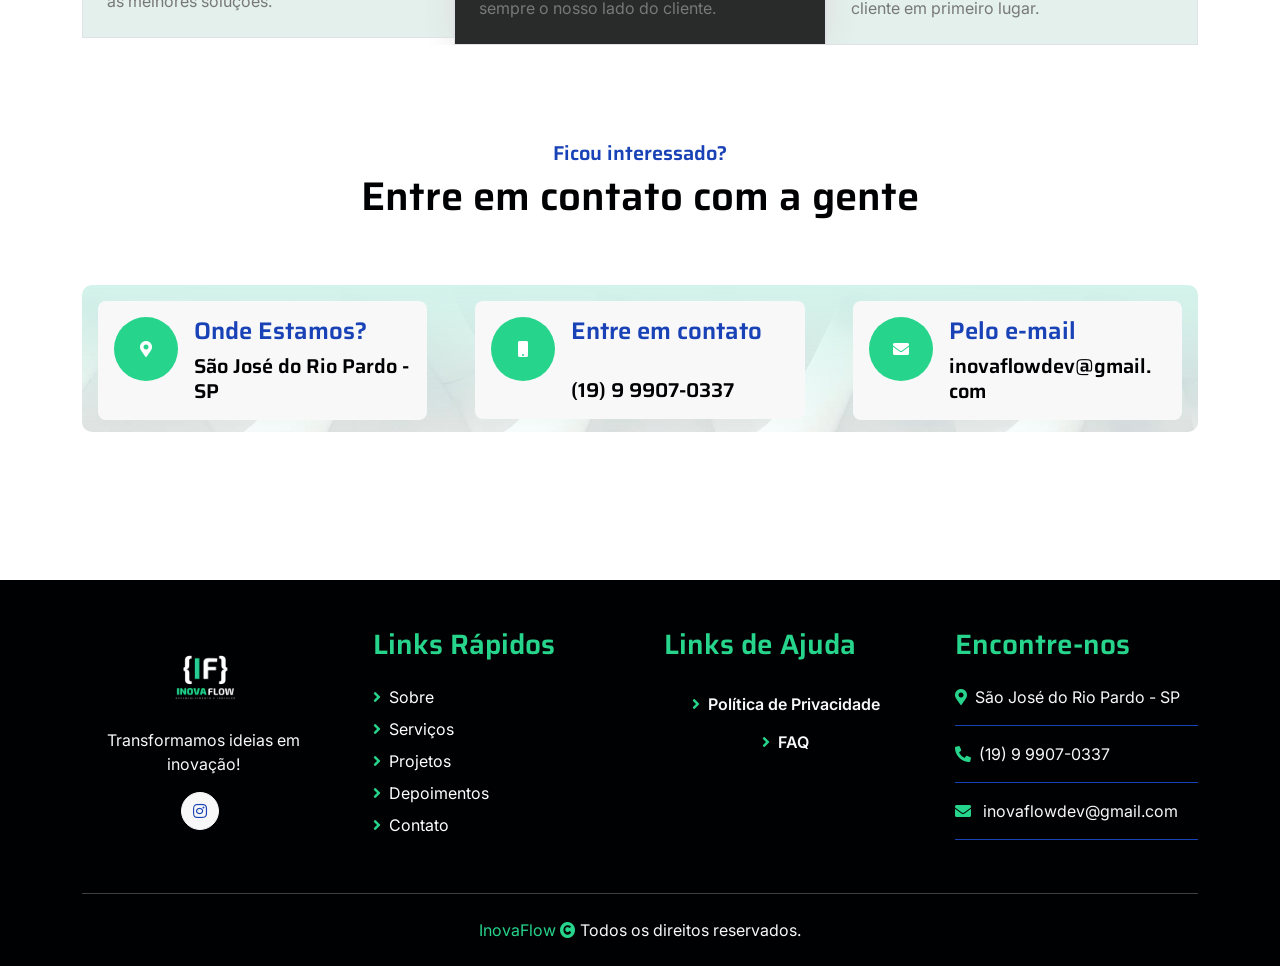
==== commit 10a5d1f8: "subindo novos projetos" ====
--- a/index.html
+++ b/index.html
@@ -300,11 +300,37 @@
                     <div class="col-md-6 col-lg-4 wow fadeIn" data-wow-delay=".3s">
                         <div class="project-item">
                             <div class="project-img">
-                                <img src="images/projects/aluga_lazer.png" class="img-fluid w-100 rounded" alt="">
+                                <img src="images/projects/localazer.jpeg" class="img-fluid w-100 rounded" alt="">
                                 <div class="project-content">
                                     <a href="#" class="text-center">
-                                        <h4 class="text-secondary">Aluga Lazer</h4>
+                                        <h4 class="text-secondary">LocaLazer</h4>
                                         <p class="m-0 text-white">Desenvolvimento de Website</p>
+                                    </a>
+                                </div>
+                            </div>
+                        </div>
+                    </div>
+                    <div class="col-md-6 col-lg-4 wow fadeIn" data-wow-delay=".3s">
+                        <div class="project-item">
+                            <div class="project-img">
+                                <img src="images/projects/ranking-chopeiro.jpeg" class="img-fluid w-100 rounded" alt="">
+                                <div class="project-content">
+                                    <a href="#" class="text-center">
+                                        <h4 class="text-secondary">Ranking do Chopeiro</h4>
+                                        <p class="m-0 text-white">Desenvolvimento de Sistema</p>
+                                    </a>
+                                </div>
+                            </div>
+                        </div>
+                    </div>
+                    <div class="col-md-6 col-lg-4 wow fadeIn" data-wow-delay=".3s">
+                        <div class="project-item">
+                            <div class="project-img">
+                                <img src="images/projects/aestra.jpeg" class="img-fluid w-100 rounded" alt="">
+                                <div class="project-content">
+                                    <a href="#" class="text-center">
+                                        <h4 class="text-secondary">Aestra App</h4>
+                                        <p class="m-0 text-white">Desenvolvimento de Sistema</p>
                                     </a>
                                 </div>
                             </div>
--- a/css/style.css
+++ b/css/style.css
@@ -423,7 +423,7 @@
 .project-img {
     position: relative;
     padding: 15px;
-    width: 375px;
+    width: 100%;
 }
 
 .project-img::before {
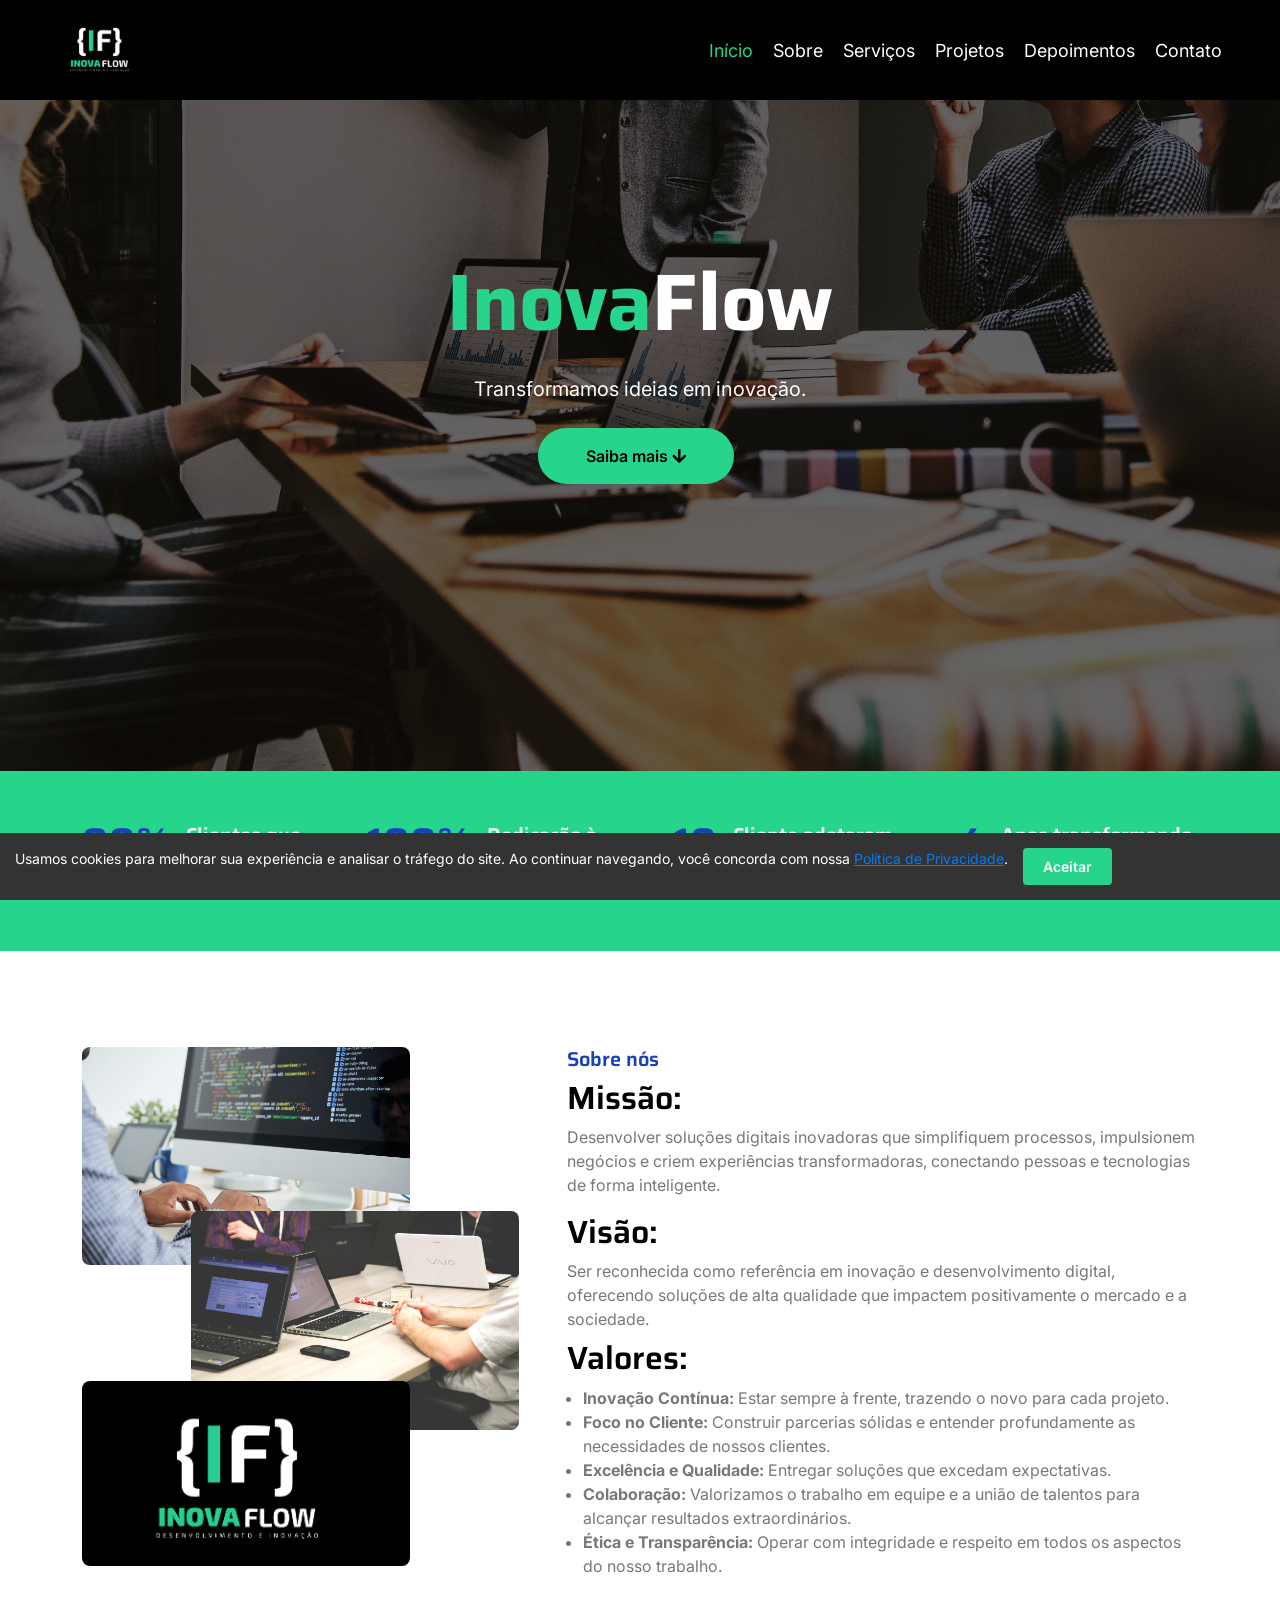
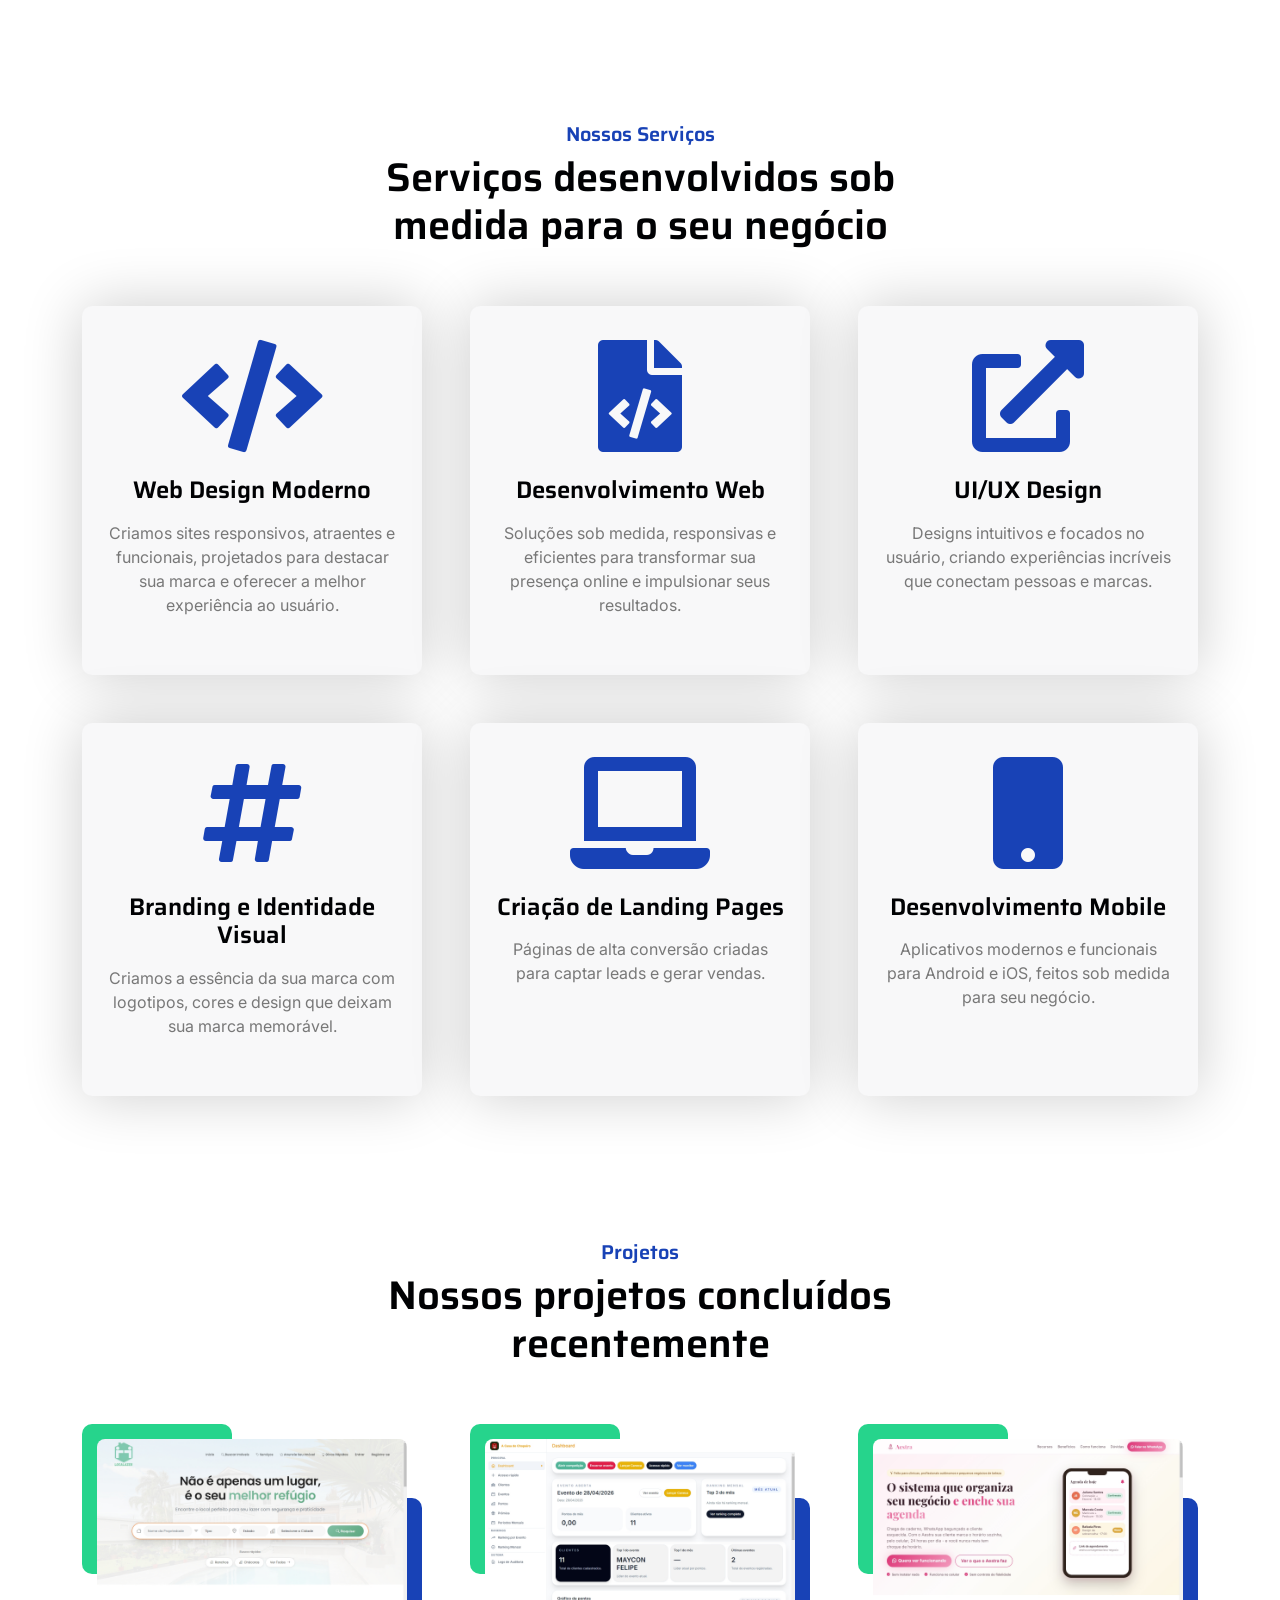
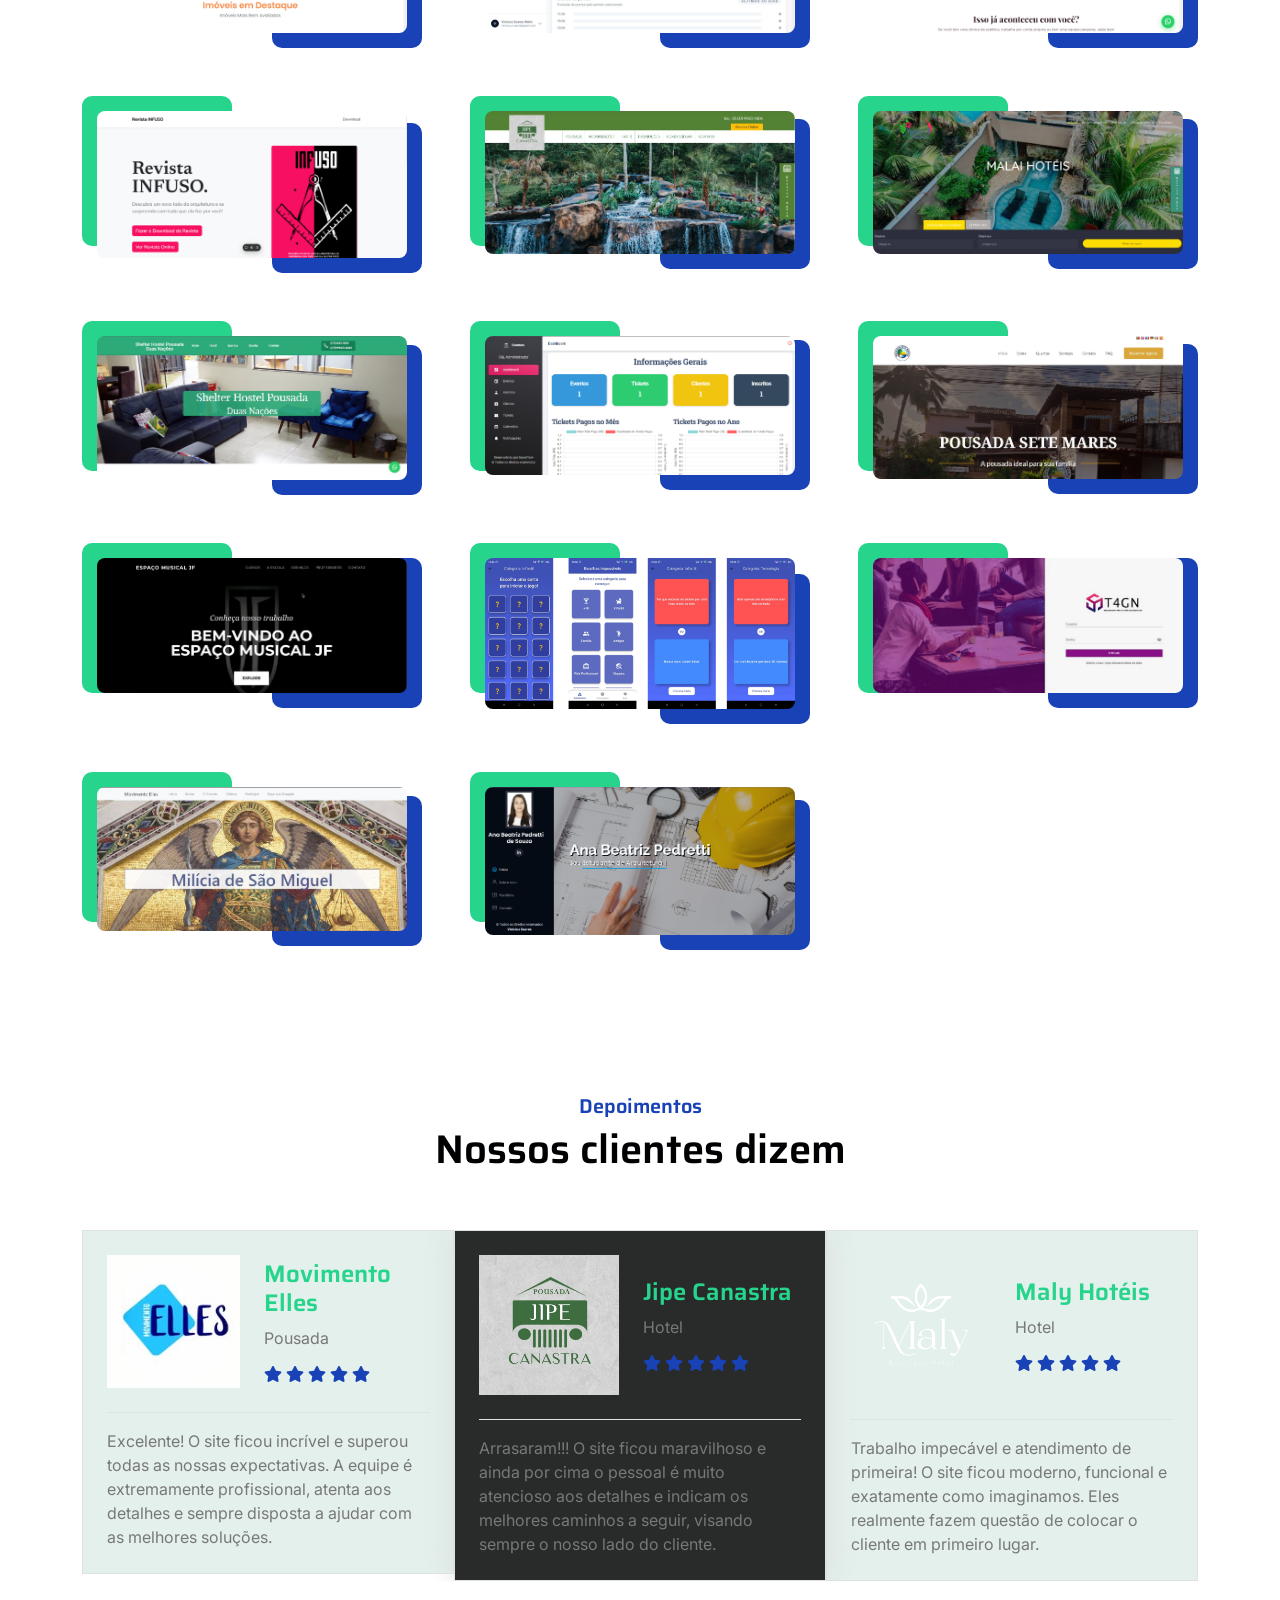
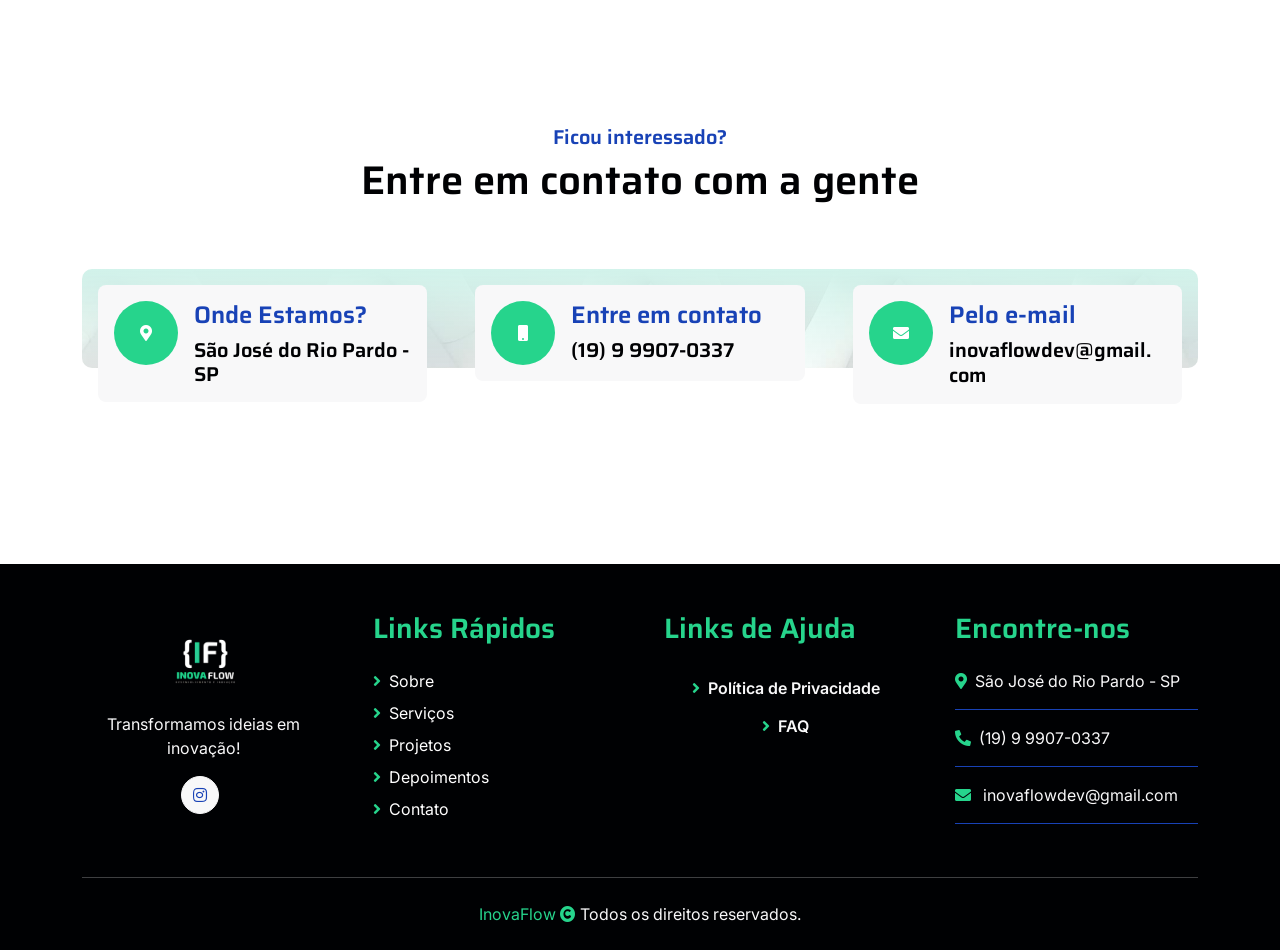
==== commit 3427f31e: "subindo melhorias" ====
--- a/index.html
+++ b/index.html
@@ -162,7 +162,7 @@
         <!-- Carousel End -->
 
         <!-- About Start -->
-        <section class="container-fluid py-5 my-5" id="about">
+        <section class="container-fluid py-5 mb-5" id="about">
             <div class="container pt-5">
                 <div class="row g-5">
                     <div class="col-lg-5 col-md-6 col-sm-12 wow fadeIn" data-wow-delay=".3s">
@@ -183,25 +183,23 @@
                         <h2 class="">Visão:</h2>
                         <p class="mb-2">Ser reconhecida como referência em inovação e desenvolvimento digital, oferecendo soluções de alta qualidade que impactem positivamente o mercado e a sociedade.</p>
                         <h2 class="">Valores:</h2>
-                        <span class="mb-2">
-                            <ul>
-                                <li>
-                                    <b>Inovação Contínua:</b> Estar sempre à frente, trazendo o novo para cada projeto.
-                                </li>
-                                <li>
-                                    <b>Foco no Cliente:</b> Construir parcerias sólidas e entender profundamente as necessidades de nossos clientes.
-                                </li>
-                                <li>
-                                    <b>Excelência e Qualidade:</b> Entregar soluções que excedam expectativas.
-                                </li>
-                                <li>
-                                    <b>Colaboração:</b> Valorizamos o trabalho em equipe e a união de talentos para alcançar resultados extraordinários.
-                                </li>    
-                                <li>
-                                    <b>Ética e Transparência:</b> Operar com integridade e respeito em todos os aspectos do nosso trabalho.
-                                </li>                               
-                            </ul>
-                        </p>
+                        <ul class="mb-0 ps-3">
+                            <li>
+                                <b>Inovação Contínua:</b> Estar sempre à frente, trazendo o novo para cada projeto.
+                            </li>
+                            <li>
+                                <b>Foco no Cliente:</b> Construir parcerias sólidas e entender profundamente as necessidades de nossos clientes.
+                            </li>
+                            <li>
+                                <b>Excelência e Qualidade:</b> Entregar soluções que excedam expectativas.
+                            </li>
+                            <li>
+                                <b>Colaboração:</b> Valorizamos o trabalho em equipe e a união de talentos para alcançar resultados extraordinários.
+                            </li>
+                            <li>
+                                <b>Ética e Transparência:</b> Operar com integridade e respeito em todos os aspectos do nosso trabalho.
+                            </li>
+                        </ul>
                     </div>
                 </div>
             </div>
@@ -661,7 +659,7 @@
         <!-- Testimonial End -->
 
         <!-- Contact Start -->
-        <section class="container-fluid " id="contact">
+        <section class="container-fluid py-5 mb-5" id="contact">
             <div class="container">
                 <div class="text-center mx-auto pb-5 wow fadeIn" data-wow-delay=".3s" style="max-width: 600px;">
                     <h5 class="text-primary">Ficou interessado?</h5>
@@ -676,7 +674,7 @@
                                 </div>
                                 <div class="ms-3">
                                     <h4 class="text-primary">Onde Estamos?</h4>
-                                    <a href="#" target="_blank" class="h5">São José do Rio Pardo - SP</a>
+                                    <span class="h5 mb-0 d-block">São José do Rio Pardo - SP</span>
                                 </div>
                             </div>
                         </div>
@@ -687,8 +685,7 @@
                                 </div>
                                 <div class="ms-3">
                                     <h4 class="text-primary">Entre em contato</h4>
-                                    <br>
-                                    <a class="h5 text-center" href="https://wa.me/5519999070337?text=Ol%C3%A1%2C%20vim%20pelo%20site%20InovaFlow%2C%20gostaria%20de%20um%20or%C3%A7amento." target="_blank">(19) 9 9907-0337</a>
+                                    <a class="h5" href="https://wa.me/5519999070337?text=Ol%C3%A1%2C%20vim%20pelo%20site%20InovaFlow%2C%20gostaria%20de%20um%20or%C3%A7amento." target="_blank">(19) 9 9907-0337</a>
                                 </div>
                             </div>
                         </div>
@@ -704,11 +701,8 @@
                             </div>
                         </div>
                     </div>
-                    <div class="p-5">
-                        
-                    </div>
-                </div>
-            </div> 
+                </div>
+            </div>
         </section>
         <!-- Contact End -->
 
@@ -726,7 +720,7 @@
                         </div>
                     </div>
                     <div class="col-lg-3 col-md-6">
-                        <a href="#" class="h3 text-secondary">Links Rápidos</a>
+                        <span class="h3 text-secondary">Links Rápidos</span>
                         <div class="mt-4 d-flex flex-column short-link">
                             <a href="#about" class="mb-2 text-white"><i class="fas fa-angle-right text-secondary me-2"></i>Sobre</a>
                             <a href="#services" class="mb-2 text-white"><i class="fas fa-angle-right text-secondary me-2"></i>Serviços</a>
@@ -736,14 +730,14 @@
                         </div>
                     </div>
                     <div class="col-lg-3 col-md-6">
-                        <a href="#" class="h3 text-secondary">Links de Ajuda</a>
+                        <span class="h3 text-secondary">Links de Ajuda</span>
                         <div class="mt-4 d-flex flex-column help-link">
                             <a href="#" class="btn btn-link text-light" data-bs-toggle="modal" data-bs-target="#privacyPolicyModal"><i class="fas fa-angle-right text-secondary me-2"></i>Política de Privacidade</a>
                             <a href="#" class="btn btn-link text-light" data-bs-toggle="modal" data-bs-target="#faqModal"><i class="fas fa-angle-right text-secondary me-2"></i>FAQ</a>
                         </div>
                     </div>
                     <div class="col-lg-3 col-md-6">
-                        <a href="#" class="h3 text-secondary">Encontre-nos</a>
+                        <span class="h3 text-secondary">Encontre-nos</span>
                         <div class="text-white mt-4 d-flex flex-column contact-link">
                             <a href="#" class="pb-3 text-light border-bottom border-primary"><i class="fas fa-map-marker-alt text-secondary me-2"></i>São José do Rio Pardo - SP</a>
                             <a href="https://wa.me/5519999070337?text=Ol%C3%A1%2C%20vim%20pelo%20site%20InovaFlow%2C%20gostaria%20de%20um%20or%C3%A7amento." target="_blank" class="py-3 text-light border-bottom border-primary"><i class="fas fa-phone-alt text-secondary me-2"></i>(19) 9 9907-0337</a>
@@ -754,10 +748,10 @@
                 <hr class="text-light mt-5 mb-4">
                 <div class="row">
                     <div class="col-md-12 text-center ">
-                        <span class="text-light"><a href="#" class="text-secondary">
-                            InovaFlow
-                            <i class="fas fa-copyright text-secondary"></i>
-                        </a>Todos os direitos reservados.</span>
+                        <span class="text-light">
+                            <span class="text-secondary">InovaFlow <i class="fas fa-copyright"></i></span>
+                            Todos os direitos reservados.
+                        </span>
                     </div>
                 </div>
             </div>
